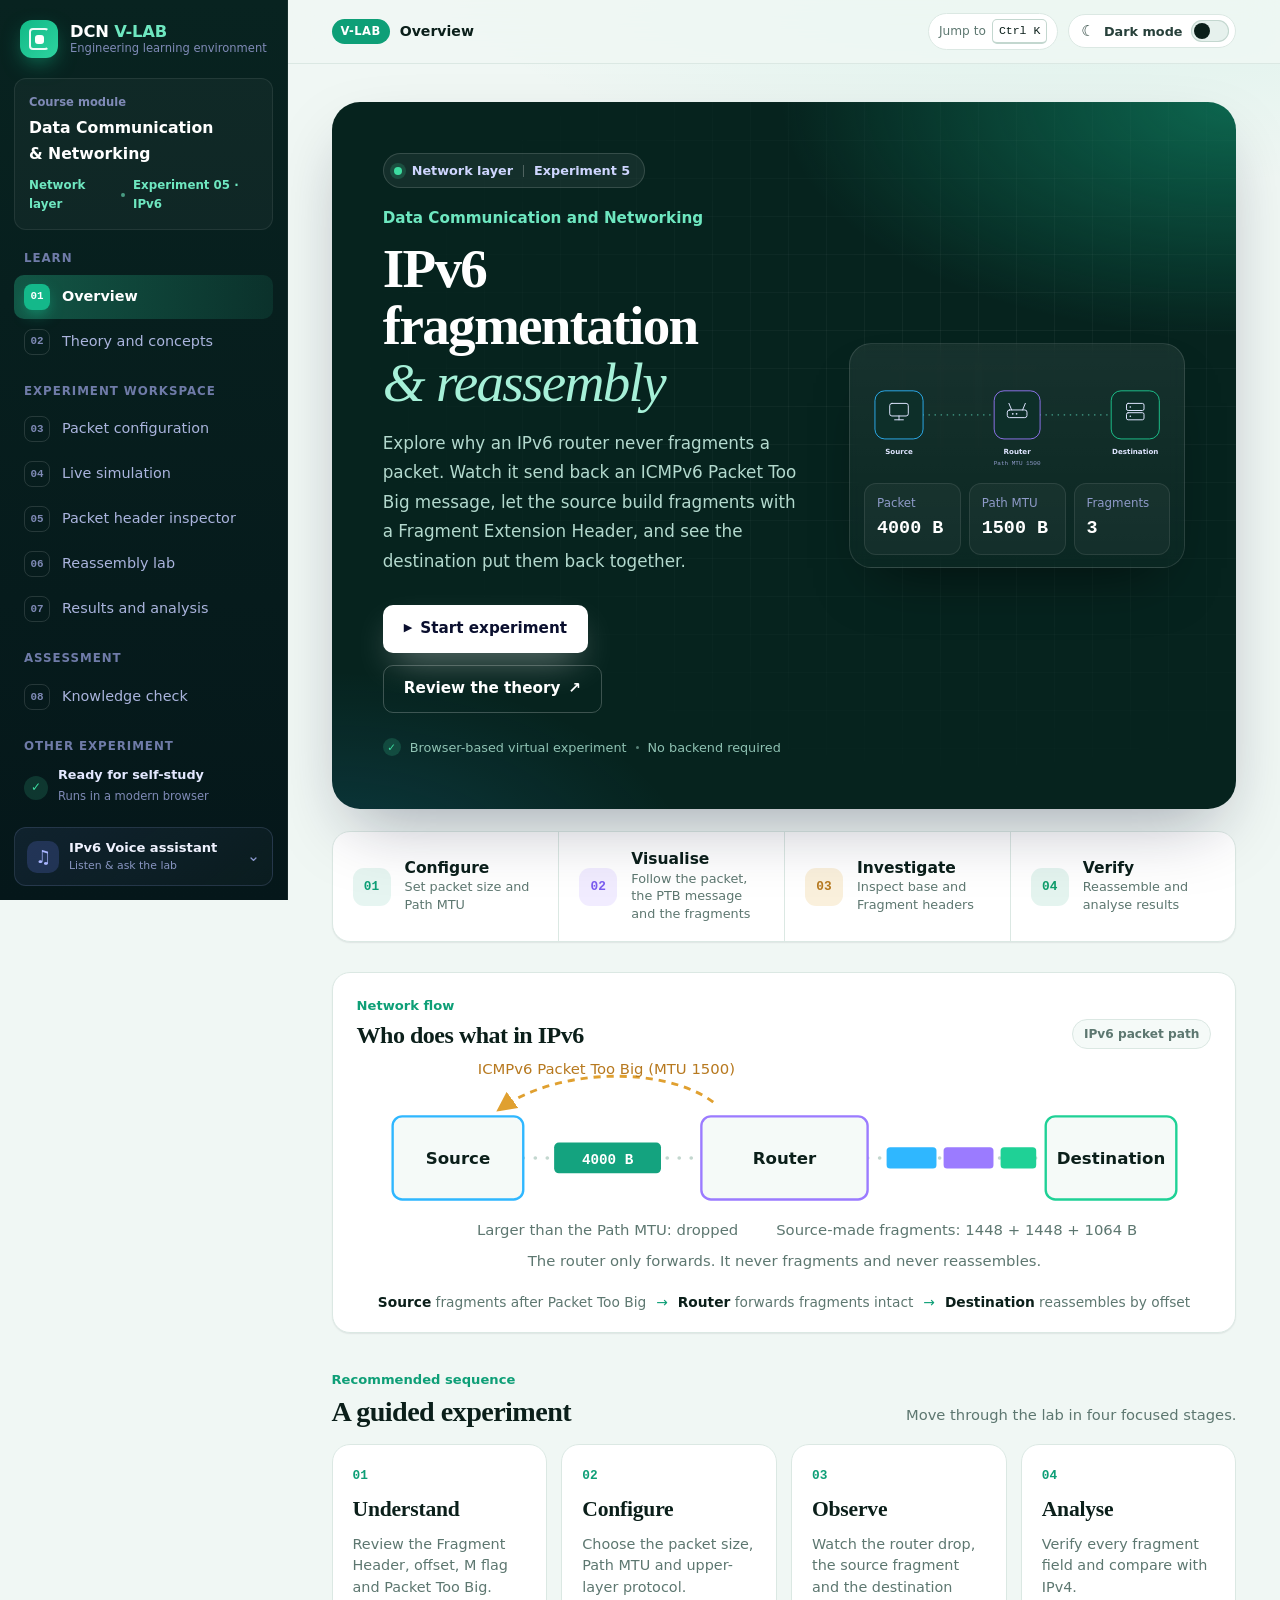
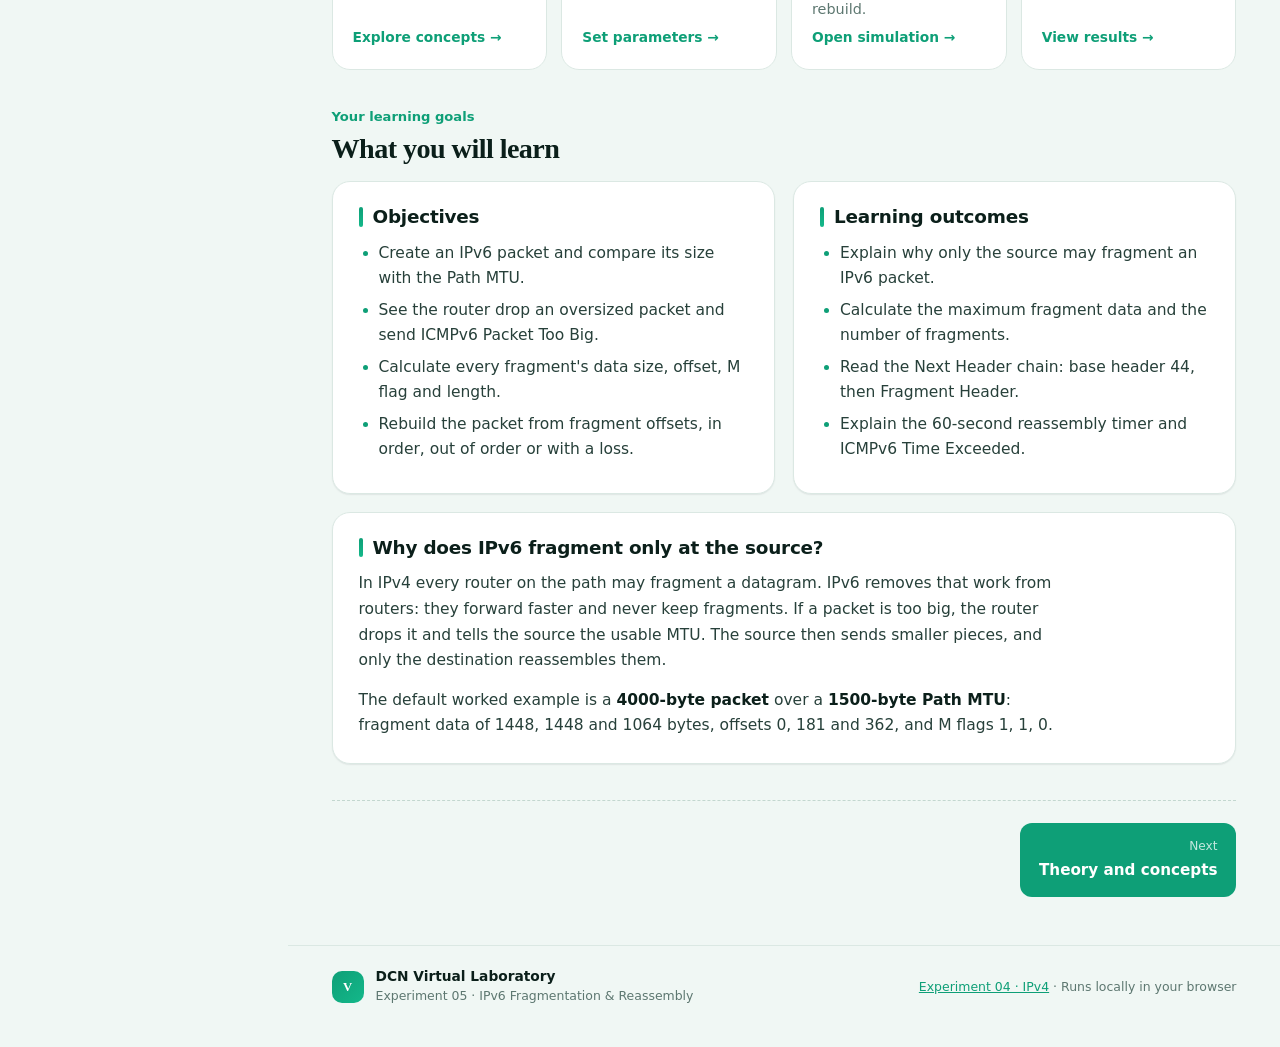
==== ipv6/index.html @ fc08d641 "Initial release of IPv4 and IPv6 DCN Virtual Lab" ====
<!DOCTYPE html>
<html lang="en">
<head>
<meta charset="utf-8">
<meta name="viewport" content="width=device-width, initial-scale=1">
<title>IPv6 Overview | DCN Virtual Laboratory</title>
<meta name="theme-color" content="#0b1030">
<meta name="description" content="Experiment 05: IPv6 fragmentation and reassembly virtual laboratory (DCN V-Lab).">
<script>
  (function () {
    try {
      var savedTheme = localStorage.getItem('dcn-vlab-theme');
      document.documentElement.setAttribute('data-theme', savedTheme === 'dark' ? 'dark' : 'light');
    } catch (error) {
      document.documentElement.setAttribute('data-theme', 'light');
    }
  }());
</script>
<link rel="stylesheet" href="css/lab.css">
<link rel="stylesheet" href="css/v6.css">
</head>
<body data-page="index">
<a class="skip-link" href="#main">Skip to content</a>
<noscript><p class="noscript">This virtual lab needs JavaScript. Please enable it in your browser.</p></noscript>

<div class="app" id="app">

  <nav class="sidebar" id="sidebar" aria-label="Lab sections">
    <a class="brand" href="index.html" aria-label="IPv6 experiment overview">
      <span class="brand-mark" aria-hidden="true"><span></span></span>
      <span class="brand-text"><strong>DCN <b>V-LAB</b></strong><small>Engineering learning environment</small></span>
    </a>
    <div class="sidebar-course">
      <span class="sidebar-course-label">Course module</span>
      <strong>Data Communication<br>&amp; Networking</strong>
      <span class="sidebar-course-meta">Network layer <i></i> Experiment 05 · IPv6</span>
    </div>
    <ul class="nav-list">
      <li class="nav-label">Learn</li>
      <li><a class="nav-btn active" data-index="01" href="index.html" aria-current="page">Overview</a></li>
      <li><a class="nav-btn" data-index="02" href="theory.html">Theory and concepts</a></li>
      <li class="nav-label">Experiment workspace</li>
      <li><a class="nav-btn" data-index="03" href="setup.html">Packet configuration</a></li>
      <li><a class="nav-btn" data-index="04" href="simulation.html">Live simulation</a></li>
      <li><a class="nav-btn" data-index="05" href="headers.html">Packet header inspector</a></li>
      <li><a class="nav-btn" data-index="06" href="reassembly.html">Reassembly lab</a></li>
      <li><a class="nav-btn" data-index="07" href="results.html">Results and analysis</a></li>
      <li class="nav-label">Assessment</li>
      <li><a class="nav-btn" data-index="08" href="quiz.html">Knowledge check</a></li>
      <li class="nav-label">Other experiment</li>
      <li><a class="nav-btn nav-btn-ext" data-index="E4" href="../index.html">IPv4 fragmentation lab <span class="nav-external-mark" aria-hidden="true">↗</span></a></li>
    </ul>
    <div class="sidebar-foot">
      <span class="sidebar-foot-mark" aria-hidden="true">✓</span>
      <div><strong>Ready for self-study</strong><small>Runs in a modern browser</small></div>
    </div>
  </nav>

  <button class="menu-toggle" id="menu-toggle" aria-controls="sidebar" aria-expanded="false">Menu</button>

  <main class="content" id="main" tabindex="-1">
    <header class="portal-header" aria-label="Virtual laboratory header">
      <div class="portal-breadcrumb">
        <span class="portal-brand-tag">V-LAB</span>
        <span class="breadcrumb-course">Data Communication &amp; Networking</span>
        <span class="breadcrumb-separator" aria-hidden="true">/</span>
        <strong id="portal-page-name">Overview</strong>
      </div>
      <div class="portal-actions">
        <button class="cmdk-hint" id="cmdk-open" type="button" aria-label="Jump to a page (Ctrl or Command + K)">Jump to <kbd>Ctrl K</kbd></button>
        <button class="theme-toggle" id="theme-toggle" type="button" aria-pressed="false" aria-label="Switch to dark mode" title="Switch to dark mode">
          <span class="theme-toggle-symbol" aria-hidden="true">☾</span>
          <span class="theme-toggle-label">Dark mode</span>
          <span class="theme-toggle-track" aria-hidden="true"><span></span></span>
        </button>
        <div class="portal-status"><span class="portal-status-dot" aria-hidden="true"></span><span>Interactive module</span><i></i><span>Experiment 05</span></div>
      </div>
      <div class="reading-progress" id="reading-progress" aria-hidden="true"><span id="reading-progress-fill"></span></div>
    </header>

    <section class="lab-section active" id="sec-home" aria-labelledby="h-page">

      <header class="hero hero-home">
        <div class="hero-main">
          <div class="hero-eyebrow"><span class="hero-eyebrow-mark"></span> Network layer <span class="hero-eyebrow-divider"></span> Experiment 5</div>
          <p class="meta">Data Communication and Networking</p>
          <h1 id="h-page">IPv6 fragmentation<br><em>&amp; reassembly</em></h1>
          <p class="lead">Explore why an IPv6 router never fragments a packet. Watch it send back an ICMPv6 Packet Too Big message, let the source build fragments with a Fragment Extension Header, and see the destination put them back together.</p>
          <div class="btn-row">
            <a class="btn primary" href="setup.html" id="btn-start-experiment"><span class="btn-icon" aria-hidden="true">▶</span> Start experiment</a>
            <a class="btn btn-quiet" href="theory.html">Review the theory <span aria-hidden="true">↗</span></a>
          </div>
          <div class="hero-assurance"><span class="assurance-check">✓</span> Browser-based virtual experiment <span class="assurance-divider"></span> No backend required</div>
        </div>
        <aside class="hero-stage v6-scene" aria-label="Animated example: a 4000-byte packet is dropped by the router, the source receives Packet Too Big, fragments the packet itself, and the destination rebuilds it">
          <svg class="stage-svg" viewBox="0 36 560 214" aria-hidden="true" focusable="false">
            <line class="hs-wire" x1="108" y1="140" x2="238" y2="140"/>
            <line class="hs-wire" x1="322" y1="140" x2="452" y2="140"/>
            <g class="hs-node hs-src"><rect x="20" y="96" width="88" height="88" rx="18"/>
              <g class="hs-ico" transform="translate(64 132)"><rect x="-17" y="-13" width="34" height="23" rx="4"/><path d="M-8 17h16M0 10v7"/></g>
              <text x="64" y="212">Source</text></g>
            <g class="hs-node hs-rtr"><rect x="238" y="96" width="84" height="88" rx="18"/>
              <g class="hs-ico" transform="translate(280 134)"><rect x="-18" y="-3" width="36" height="14" rx="4"/><path d="M-10 -3l-5-12M10 -3l5-12"/><circle cx="-8" cy="4" r="1.6"/><circle cx="-1" cy="4" r="1.6"/></g>
              <text x="280" y="212">Router</text>
              <text x="280" y="231" class="hs-sub">Path MTU 1500</text></g>
            <g class="hs-node hs-dst"><rect x="452" y="96" width="88" height="88" rx="18"/>
              <g class="hs-ico" transform="translate(496 134)"><rect x="-16" y="-15" width="32" height="13" rx="3"/><rect x="-16" y="2" width="32" height="13" rx="3"/><circle cx="-9" cy="-8.5" r="1.5"/><circle cx="-9" cy="8.5" r="1.5"/></g>
              <text x="496" y="212">Destination</text></g>
            <g class="hs-big"><rect x="116" y="127" width="70" height="26" rx="7"/><text x="151" y="144">4000 B</text></g>
            <g class="hs-x"><circle cx="280" cy="140" r="17"/><path d="M272 132l16 16M288 132l-16 16"/></g>
            <g class="hs-ptb"><rect x="204" y="98" width="68" height="22" rx="6"/><text x="238" y="113">PTB 1500</text></g>
            <g class="hs-frag hs-f1" style="--dy:-34px"><rect x="120" y="129" width="46" height="22" rx="6"/><text x="143" y="144">1448</text></g>
            <g class="hs-frag hs-f2" style="--dy:0px"><rect x="120" y="129" width="46" height="22" rx="6"/><text x="143" y="144">1448</text></g>
            <g class="hs-frag hs-f3" style="--dy:34px"><rect x="120" y="129" width="46" height="22" rx="6"/><text x="143" y="144">1064</text></g>
            <g class="hs-done"><rect x="436" y="52" width="120" height="28" rx="14"/><text x="496" y="70">4000 B rebuilt</text></g>
          </svg>
          <dl class="stage-facts">
            <div><dt>Packet</dt><dd>4000 B</dd></div>
            <div><dt>Path MTU</dt><dd>1500 B</dd></div>
            <div><dt>Fragments</dt><dd>3</dd></div>
          </dl>
        </aside>
      </header>

      <div class="overview-strip" aria-label="Experiment characteristics">
        <div class="overview-strip-item"><span class="overview-strip-icon">01</span><div><strong>Configure</strong><small>Set packet size and Path MTU</small></div></div>
        <div class="overview-strip-item"><span class="overview-strip-icon">02</span><div><strong>Visualise</strong><small>Follow the packet, the PTB message and the fragments</small></div></div>
        <div class="overview-strip-item"><span class="overview-strip-icon">03</span><div><strong>Investigate</strong><small>Inspect base and Fragment headers</small></div></div>
        <div class="overview-strip-item"><span class="overview-strip-icon">04</span><div><strong>Verify</strong><small>Reassemble and analyse results</small></div></div>
      </div>

      <figure class="home-diagram">
        <div class="figure-heading"><div><span class="figure-kicker">Network flow</span><h2>Who does what in IPv6</h2></div><span class="figure-context">IPv6 packet path</span></div>
        <svg viewBox="0 0 720 190" role="img" aria-label="Source sends a large packet to a router. The router returns ICMPv6 Packet Too Big. The source sends small fragments through the router to the destination.">
          <defs><marker id="ah" viewBox="0 0 10 10" refX="8" refY="5" markerWidth="7" markerHeight="7" orient="auto-start-reverse"><path d="M0 0L10 5L0 10z" fill="#e0a030"/></marker></defs>
          <line x1="140" y1="85" x2="290" y2="85" class="wire"/>
          <line x1="430" y1="85" x2="580" y2="85" class="wire"/>
          <g class="node n-source"><rect class="base" x="30" y="50" width="110" height="70" rx="8"/><text x="85" y="90">Source</text></g>
          <g class="node n-router"><rect class="base" x="290" y="50" width="140" height="70" rx="8"/><text x="360" y="90">Router</text></g>
          <g class="node n-dest"><rect class="base" x="580" y="50" width="110" height="70" rx="8"/><text x="635" y="90">Destination</text></g>
          <rect x="166" y="72" width="90" height="26" rx="4" class="pk-big"/><text x="211" y="90" class="pk-t">4000 B</text>
          <path d="M300 38 C 260 8, 170 8, 120 44" fill="none" stroke="#e0a030" stroke-width="2.4" stroke-dasharray="6 5" marker-end="url(#ah)"/>
          <text x="210" y="14" class="cap" style="fill:#b7791f">ICMPv6 Packet Too Big (MTU 1500)</text>
          <rect x="446" y="76" width="42" height="18" rx="3" class="pk-f1"/>
          <rect x="494" y="76" width="42" height="18" rx="3" class="pk-f2"/>
          <rect x="542" y="76" width="30" height="18" rx="3" class="pk-f3"/>
          <text x="211" y="150" class="cap">Larger than the Path MTU: dropped</text>
          <text x="505" y="150" class="cap">Source-made fragments: 1448 + 1448 + 1064 B</text>
          <text x="360" y="176" class="cap">The router only forwards. It never fragments and never reassembles.</text>
        </svg>
        <figcaption class="diagram-caption"><span><b>Source</b> fragments after Packet Too Big</span><span class="caption-arrow">→</span><span><b>Router</b> forwards fragments intact</span><span class="caption-arrow">→</span><span><b>Destination</b> reassembles by offset</span></figcaption>
      </figure>

      <section class="workflow-section" aria-labelledby="workflow-heading">
        <div class="section-heading"><div><span class="section-kicker">Recommended sequence</span><h2 id="workflow-heading">A guided experiment</h2></div><p>Move through the lab in four focused stages.</p></div>
        <div class="workflow-grid">
          <a class="workflow-card" href="theory.html"><span class="workflow-number">01</span><span class="workflow-title">Understand</span><span class="workflow-description">Review the Fragment Header, offset, M flag and Packet Too Big.</span><span class="workflow-link">Explore concepts <b>→</b></span></a>
          <a class="workflow-card" href="setup.html"><span class="workflow-number">02</span><span class="workflow-title">Configure</span><span class="workflow-description">Choose the packet size, Path MTU and upper-layer protocol.</span><span class="workflow-link">Set parameters <b>→</b></span></a>
          <a class="workflow-card" href="simulation.html"><span class="workflow-number">03</span><span class="workflow-title">Observe</span><span class="workflow-description">Watch the router drop, the source fragment and the destination rebuild.</span><span class="workflow-link">Open simulation <b>→</b></span></a>
          <a class="workflow-card" href="results.html"><span class="workflow-number">04</span><span class="workflow-title">Analyse</span><span class="workflow-description">Verify every fragment field and compare with IPv4.</span><span class="workflow-link">View results <b>→</b></span></a>
        </div>
      </section>

      <div class="section-heading learning-heading"><div><span class="section-kicker">Your learning goals</span><h2>What you will learn</h2></div></div>
      <div class="grid-2">
        <article class="card">
          <h2>Objectives</h2>
          <ul>
            <li>Create an IPv6 packet and compare its size with the Path MTU.</li>
            <li>See the router drop an oversized packet and send ICMPv6 Packet Too Big.</li>
            <li>Calculate every fragment's data size, offset, M flag and length.</li>
            <li>Rebuild the packet from fragment offsets, in order, out of order or with a loss.</li>
          </ul>
        </article>
        <article class="card">
          <h2>Learning outcomes</h2>
          <ul>
            <li>Explain why only the source may fragment an IPv6 packet.</li>
            <li>Calculate the maximum fragment data and the number of fragments.</li>
            <li>Read the Next Header chain: base header 44, then Fragment Header.</li>
            <li>Explain the 60-second reassembly timer and ICMPv6 Time Exceeded.</li>
          </ul>
        </article>
      </div>
      <article class="card">
        <h2>Why does IPv6 fragment only at the source?</h2>
        <p>In IPv4 every router on the path may fragment a datagram. IPv6 removes that work from routers: they forward faster and never keep fragments. If a packet is too big, the router drops it and tells the source the usable MTU. The source then sends smaller pieces, and only the destination reassembles them.</p>
        <p>The default worked example is a <strong>4000-byte packet</strong> over a <strong>1500-byte Path MTU</strong>: fragment data of 1448, 1448 and 1064 bytes, offsets 0, 181 and 362, and M flags 1, 1, 0.</p>
      </article>
    </section>

    <footer class="portal-footer">
      <div><span class="footer-mark" aria-hidden="true">V</span><div><strong>DCN Virtual Laboratory</strong><small>Experiment 05 · IPv6 Fragmentation &amp; Reassembly</small></div></div>
      <span class="footer-note"><a href="../index.html">Experiment 04 · IPv4</a> · Runs locally in your browser</span>
    </footer>
  </main>
</div>
<script src="js/model.js"></script>
<script src="js/shell.js"></script>
<script src="js/voice.js"></script>
<script src="js/v6.js"></script>
</body>
</html>
---- ipv6/css/lab.css ----
/*
  DCN Virtual Lab — "Signal" design system (v2)
  One token set drives both themes. Class and state hooks used by the JS are unchanged.
  Type: editorial serif for headings, system sans for UI, monospace for every number a student must read.
  Fully offline: system fonts only.
*/

/* ───────────────────────── Tokens ───────────────────────── */
:root {
  color-scheme: light;
  --bg: #f3f4fa;
  --bg-grad: radial-gradient(1200px 520px at 85% -120px, rgba(86, 98, 255, .10), transparent 60%);
  --surface: #ffffff;
  --surface-2: #f7f8fd;
  --surface-3: #eceef8;
  --glass: rgba(246, 247, 252, .82);
  --line: #e2e5f1;
  --line-strong: #cdd2e6;
  --ink: #0d1230;
  --ink-2: #2b3254;
  --muted: #646d8f;
  --faint: #8b93b2;

  --accent: #4258ff;
  --accent-2: #6e5bff;
  --accent-ink: #ffffff;
  --accent-soft: rgba(66, 88, 255, .10);
  --accent-line: rgba(66, 88, 255, .38);

  --ok: #0f9d6b;
  --ok-soft: rgba(15, 157, 107, .11);
  --warn: #b7791f;
  --warn-soft: rgba(224, 160, 40, .16);
  --bad: #d23f5a;
  --bad-soft: rgba(210, 63, 90, .10);
  --violet: #7a5cf0;

  --shadow-1: 0 1px 2px rgba(13, 18, 48, .05), 0 1px 1px rgba(13, 18, 48, .03);
  --shadow-2: 0 2px 4px rgba(13, 18, 48, .04), 0 12px 28px -8px rgba(13, 18, 48, .12);
  --shadow-3: 0 30px 70px -20px rgba(13, 18, 48, .35);

  --r-sm: 8px;
  --r-md: 12px;
  --r-lg: 18px;
  --r-xl: 28px;

  --sidebar-w: 288px;
  --header-h: 64px;

  --font: ui-sans-serif, system-ui, -apple-system, "Segoe UI Variable Text", "Segoe UI", Roboto, "Helvetica Neue", Arial, sans-serif;
  --display: "Iowan Old Style", "Palatino Linotype", Palatino, "Book Antiqua", Charter, Georgia, "Noto Serif", serif;
  --mono: ui-monospace, "Cascadia Code", "SF Mono", "JetBrains Mono", Menlo, Consolas, "Liberation Mono", monospace;

  --ease: cubic-bezier(.2, .7, .2, 1);
}

html[data-theme="dark"] {
  color-scheme: dark;
  --bg: #070b19;
  --bg-grad: radial-gradient(1100px 520px at 85% -140px, rgba(86, 98, 255, .20), transparent 60%);
  --surface: #0e1428;
  --surface-2: #121a33;
  --surface-3: #18213f;
  --glass: rgba(7, 11, 25, .78);
  --line: #1d2849;
  --line-strong: #2b3a66;
  --ink: #eaeeff;
  --ink-2: #c5cdee;
  --muted: #8f9bc4;
  --faint: #6c789f;

  --accent: #7d8cff;
  --accent-2: #a18bff;
  --accent-ink: #070b19;
  --accent-soft: rgba(125, 140, 255, .14);
  --accent-line: rgba(125, 140, 255, .45);

  --ok: #3ddca0;
  --ok-soft: rgba(61, 220, 160, .12);
  --warn: #f2c35f;
  --warn-soft: rgba(242, 195, 95, .13);
  --bad: #ff7b93;
  --bad-soft: rgba(255, 123, 147, .12);
  --violet: #a994ff;

  --shadow-1: 0 1px 0 rgba(255, 255, 255, .03) inset;
  --shadow-2: 0 1px 0 rgba(255, 255, 255, .04) inset, 0 18px 40px -16px rgba(0, 0, 0, .65);
  --shadow-3: 0 40px 80px -20px rgba(0, 0, 0, .8);
}

/* Fragment colours: identical on packet cards, SVG packets, header fields and byte ranges. */
.fc-0 { --fc: #2fb7ff; } .fc-1 { --fc: #9b7bff; } .fc-2 { --fc: #1fd196; } .fc-3 { --fc: #ffb627; }
.fc-4 { --fc: #ff5f98; } .fc-5 { --fc: #ff8040; } .fc-6 { --fc: #6b86ff; } .fc-7 { --fc: #22cfc8; }

/* ───────────────────────── Base ───────────────────────── */
*, *::before, *::after { box-sizing: border-box; }
html { min-height: 100%; background: var(--bg); scroll-behavior: smooth; scroll-padding-top: calc(var(--header-h) + 16px); }
body {
  min-height: 100vh; margin: 0; color: var(--ink-2);
  background: var(--bg-grad), var(--bg); background-repeat: no-repeat;
  font-family: var(--font); font-size: 15.5px; line-height: 1.66;
  -webkit-font-smoothing: antialiased; text-rendering: optimizeLegibility;
}
button, input, select, textarea { font: inherit; color: inherit; }
button { -webkit-tap-highlight-color: transparent; }
h1, h2, h3, p { margin-top: 0; }
h1, h2, h3 { color: var(--ink); line-height: 1.18; }
h1 { margin-bottom: .6rem; font-family: var(--display); font-size: clamp(2rem, 3.4vw, 2.9rem); font-weight: 700; letter-spacing: -.022em; }
h2 { margin-bottom: .6rem; font-size: 1.15rem; font-weight: 700; letter-spacing: -.012em; }
h3 { font-size: 1rem; }
p { max-width: 72ch; margin-bottom: .85rem; }
ul, ol { max-width: 74ch; margin: 0 0 .9rem; padding-left: 1.25rem; }
li { margin-bottom: .35rem; }
li::marker { color: var(--accent); }
strong { color: var(--ink); font-weight: 650; }
em { font-style: italic; }
a { color: var(--accent); }
code { padding: .1em .42em; border: 1px solid var(--line); border-radius: 6px; background: var(--surface-3); color: var(--accent); font-family: var(--mono); font-size: .88em; }
.lead { max-width: 62ch; color: var(--muted); font-size: 1.08rem; line-height: 1.75; }
.hint { color: var(--muted); font-size: .9rem; }
.mono { font-family: var(--mono); }
:focus-visible { outline: 2px solid var(--accent); outline-offset: 3px; border-radius: 6px; }
::selection { background: var(--accent); color: var(--accent-ink); }
.noscript { margin: 0; padding: 1rem; background: var(--bad-soft); color: var(--bad); text-align: center; }
.skip-link { position: fixed; z-index: 400; top: 10px; left: -999px; padding: .6rem 1rem; border-radius: var(--r-sm); background: var(--accent); color: var(--accent-ink); font-weight: 700; }
.skip-link:focus { left: 10px; }

/* Thin, quiet scrollbars */
* { scrollbar-width: thin; scrollbar-color: var(--line-strong) transparent; }
::-webkit-scrollbar { width: 9px; height: 9px; }
::-webkit-scrollbar-thumb { border: 2px solid transparent; border-radius: 9px; background: var(--line-strong); background-clip: padding-box; }

/* ───────────────────────── Shell ───────────────────────── */
.app { display: grid; grid-template-columns: var(--sidebar-w) minmax(0, 1fr); min-height: 100vh; }
.content { min-width: 0; outline: none; }

/* Sidebar: always deep ink, so it anchors both themes */
.sidebar {
  position: sticky; top: 0; z-index: 60; display: flex; height: 100vh; flex-direction: column; gap: 6px; overflow-y: auto;
  padding: 22px 16px 16px; color: #aab4dd;
  background: linear-gradient(180deg, #0b1030 0%, #080c24 100%);
  border-right: 1px solid rgba(255, 255, 255, .06);
}
html[data-theme="dark"] .sidebar { background: linear-gradient(180deg, #060919 0%, #050816 100%); }
.brand { display: flex; align-items: center; gap: 12px; padding: 0 6px 6px; }
.brand-mark { position: relative; display: grid; width: 38px; height: 38px; flex: none; place-items: center; border-radius: 12px; background: linear-gradient(135deg, #4258ff, #8a5cff); box-shadow: 0 8px 22px -6px rgba(88, 92, 255, .75); }
.brand-mark::before { content: ""; position: absolute; inset: 8px 9px; border: 2px solid rgba(255, 255, 255, .92); border-right-color: transparent; border-radius: 4px; }
.brand-mark span { width: 9px; height: 9px; border-radius: 3px; background: #fff; }
.brand-text { display: flex; flex-direction: column; line-height: 1.2; }
.brand-text strong { color: #fff; font-size: 1.02rem; font-weight: 700; letter-spacing: -.01em; }
.brand-text strong b { color: #9aa8ff; font-weight: 700; }
.brand-text small { color: #7f8ab6; font-size: .72rem; }

.sidebar-course { margin: 10px 0 8px; padding: 14px; border: 1px solid rgba(255, 255, 255, .08); border-radius: var(--r-md); background: rgba(255, 255, 255, .035); }
.sidebar-course-label { display: block; margin-bottom: 4px; color: #7f8ab6; font-size: .72rem; font-weight: 600; }
.sidebar-course strong { color: #fff; font-size: .98rem; line-height: 1.3; }
.sidebar-course-meta { display: flex; align-items: center; gap: 8px; margin-top: 8px; color: #8fa0ff; font-size: .74rem; font-weight: 600; }
.sidebar-course-meta i { width: 4px; height: 4px; border-radius: 50%; background: currentColor; opacity: .6; }

.nav-list { position: relative; margin: 6px 0 0; padding: 0; list-style: none; }
.nav-list li { margin: 0; }
.nav-list .nav-label { margin: 18px 0 6px 10px; color: #6f7ba8; font-size: .74rem; font-weight: 600; }
.nav-list .nav-label:first-child { margin-top: 4px; }
.nav-btn {
  position: relative; display: flex; width: 100%; align-items: center; gap: 12px; margin: 1px 0; padding: 8px 10px;
  border: 0; border-radius: 10px; background: transparent; color: #aab4dd; text-align: left; font-size: .9rem; cursor: pointer;
  transition: background .18s var(--ease), color .18s var(--ease);
}
.nav-btn::before {
  content: attr(data-index); display: grid; width: 26px; height: 26px; flex: none; place-items: center;
  border: 1px solid rgba(255, 255, 255, .13); border-radius: 8px; color: #7f8ab6;
  font-family: var(--mono); font-size: .68rem; font-weight: 600;
  transition: all .18s var(--ease);
}
.nav-btn:hover { background: rgba(255, 255, 255, .06); color: #fff; }
.nav-btn:hover::before { border-color: rgba(255, 255, 255, .3); color: #fff; }
.nav-btn.active { background: linear-gradient(90deg, rgba(95, 110, 255, .30), rgba(95, 110, 255, .10)); color: #fff; font-weight: 600; }
.nav-btn.active::before { border-color: transparent; background: #6577ff; color: #fff; box-shadow: 0 6px 16px -4px rgba(101, 119, 255, .8); }
.nav-btn:focus-visible { outline-color: #9aa8ff; }

.sidebar-foot { display: flex; align-items: center; gap: 10px; margin-top: auto; padding: 12px 10px 4px; color: #aab4dd; }
.sidebar-foot-mark { display: grid; width: 24px; height: 24px; flex: none; place-items: center; border-radius: 50%; background: rgba(61, 220, 160, .16); color: #3ddca0; font-size: .75rem; }
.sidebar-foot strong { display: block; color: #e3e8ff; font-size: .8rem; font-weight: 600; line-height: 1.3; }
.sidebar-foot small { color: #7f8ab6; font-size: .72rem; }

/* Voice assistant */
.voice-panel { margin-top: 8px; padding: 14px; border: 1px solid rgba(255, 255, 255, .09); border-radius: var(--r-md); background: rgba(255, 255, 255, .04); }
.voice-head { display: flex; align-items: center; justify-content: space-between; margin-bottom: 10px; color: #e3e8ff; font-size: .86rem; font-weight: 650; }
.switch { display: inline-flex; align-items: center; gap: 8px; color: #8fa0ff; font-size: .74rem; font-weight: 600; cursor: pointer; }
.switch input { position: relative; width: 36px; height: 20px; flex: none; margin: 0; border-radius: 99px; background: rgba(255, 255, 255, .16); appearance: none; -webkit-appearance: none; cursor: pointer; transition: background .2s; }
.switch input::after { content: ""; position: absolute; top: 3px; left: 3px; width: 14px; height: 14px; border-radius: 50%; background: #fff; box-shadow: 0 1px 3px rgba(0, 0, 0, .4); transition: transform .22s var(--ease); }
.switch input:checked { background: #5b6dff; }
.switch input:checked::after { transform: translateX(16px); }
.switch input:focus-visible { outline: 2px solid #9aa8ff; outline-offset: 2px; }
.voice-buttons { display: grid; grid-template-columns: repeat(4, minmax(0, 1fr)); gap: 4px; }
.voice-buttons button { padding: 6px 0; font-size: .72rem; }
.voice-commands { display: flex; flex-direction: column; gap: 4px; margin-top: 8px; }
.voice-panel button {
  padding: 6px 8px; border: 1px solid rgba(255, 255, 255, .11); border-radius: 8px; background: rgba(255, 255, 255, .04);
  color: #c3cbec; font-size: .76rem; text-align: left; cursor: pointer; transition: background .15s, border-color .15s, color .15s;
}
.voice-buttons button { text-align: center; }
.voice-panel button:hover:not(:disabled) { border-color: rgba(154, 168, 255, .55); background: rgba(95, 110, 255, .2); color: #fff; }
.voice-panel button:disabled { opacity: .4; cursor: not-allowed; }
.voice-panel button.listening { border-color: #ff7b93; background: rgba(255, 123, 147, .18); color: #fff; animation: micPulse 1.2s ease-in-out infinite; }
.voice-note { margin: 10px 0 0; color: #7f8ab6; font-size: .72rem; line-height: 1.45; }
@keyframes micPulse { 50% { box-shadow: 0 0 0 5px rgba(255, 123, 147, .18); } }

.menu-toggle { display: none; }

/* Portal header */
.portal-header {
  position: sticky; top: 0; z-index: 50; display: flex; height: var(--header-h); align-items: center; justify-content: space-between; gap: 16px;
  padding: 0 clamp(18px, 3.4vw, 52px); border-bottom: 1px solid var(--line);
  background: var(--glass); -webkit-backdrop-filter: saturate(160%) blur(16px); backdrop-filter: saturate(160%) blur(16px);
}
.portal-breadcrumb { display: flex; min-width: 0; align-items: center; gap: 10px; font-size: .88rem; color: var(--muted); white-space: nowrap; }
.portal-brand-tag { padding: 3px 9px; border-radius: 99px; background: var(--accent); color: var(--accent-ink); font-size: .72rem; font-weight: 700; letter-spacing: .04em; }
.breadcrumb-course { overflow: hidden; text-overflow: ellipsis; }
.breadcrumb-separator { color: var(--faint); }
.portal-breadcrumb strong { overflow: hidden; color: var(--ink); text-overflow: ellipsis; }
.portal-actions { display: flex; flex: none; align-items: center; gap: 10px; }
.portal-status { display: flex; align-items: center; gap: 8px; padding: 5px 12px; border: 1px solid var(--line); border-radius: 99px; background: var(--surface); color: var(--muted); font-size: .76rem; font-weight: 550; white-space: nowrap; }
.portal-status i { width: 3px; height: 3px; border-radius: 50%; background: var(--faint); }
.portal-status-dot { width: 7px; height: 7px; border-radius: 50%; background: var(--ok); box-shadow: 0 0 0 0 var(--ok); animation: liveDot 2.4s ease-out infinite; }
@keyframes liveDot { 0% { box-shadow: 0 0 0 0 rgba(15, 157, 107, .5); } 70%, 100% { box-shadow: 0 0 0 8px rgba(15, 157, 107, 0); } }

.theme-toggle { display: inline-flex; white-space: nowrap; align-items: center; gap: 9px; padding: 5px 6px 5px 12px; border: 1px solid var(--line); border-radius: 99px; background: var(--surface); color: var(--ink-2); font-size: .8rem; font-weight: 600; cursor: pointer; transition: border-color .15s, transform .15s; }
.theme-toggle:hover { border-color: var(--accent-line); }
.theme-toggle:active { transform: scale(.97); }
.theme-toggle-symbol { font-size: .95rem; line-height: 1; }
.theme-toggle-track { position: relative; width: 38px; height: 22px; border-radius: 99px; background: var(--surface-3); box-shadow: inset 0 0 0 1px var(--line-strong); transition: background .2s; }
.theme-toggle-track span { position: absolute; top: 3px; left: 3px; width: 16px; height: 16px; border-radius: 50%; background: var(--ink); transition: transform .26s var(--ease); }
.theme-toggle[aria-pressed="true"] .theme-toggle-track { background: var(--accent); box-shadow: none; }
.theme-toggle[aria-pressed="true"] .theme-toggle-track span { background: #fff; transform: translateX(16px); }
.reading-progress { position: absolute; right: 0; bottom: -1px; left: 0; height: 2px; overflow: hidden; pointer-events: none; }
.reading-progress span { display: block; width: 100%; height: 100%; background: linear-gradient(90deg, var(--accent), var(--accent-2), #2fb7ff); transform: scaleX(0); transform-origin: left center; will-change: transform; }

/* Sections */
.lab-section { display: none; max-width: 1180px; margin: 0 auto; padding: 38px clamp(18px, 3.4vw, 52px) 28px; }
.lab-section.active { display: block; animation: sectionIn .45s var(--ease) both; }
@keyframes sectionIn { from { opacity: 0; transform: translateY(8px); } to { opacity: 1; transform: none; } }
.lab-section:not(#sec-home) > h1:first-child { position: relative; margin-bottom: 1.4rem; padding-bottom: .55rem; }
.lab-section:not(#sec-home) > h1:first-child::after { content: ""; position: absolute; left: 0; bottom: 0; width: 56px; height: 4px; border-radius: 4px; background: linear-gradient(90deg, var(--accent), var(--accent-2)); }
.lab-section:not(#sec-home) > .lead { margin-top: -.3rem; margin-bottom: 1.4rem; }
.reveal-on-view { opacity: 1; transform: none; }

/* Footer */
.portal-footer { display: flex; max-width: 1180px; align-items: center; justify-content: space-between; gap: 16px; margin: 20px auto 0; padding: 22px clamp(18px, 3.4vw, 52px) 40px; border-top: 1px solid var(--line); color: var(--muted); font-size: .8rem; }
.portal-footer > div { display: flex; align-items: center; gap: 12px; }
.footer-mark { display: grid; width: 32px; height: 32px; place-items: center; border-radius: 10px; background: linear-gradient(135deg, var(--accent), var(--accent-2)); color: #fff; font-family: var(--display); font-weight: 700; }
.portal-footer strong { display: block; font-size: .86rem; line-height: 1.3; }
.portal-footer small, .footer-note { color: var(--muted); font-size: .78rem; }

/* Pager (added by ui_enhancements.js) */
.pager { display: flex; justify-content: space-between; gap: 14px; margin-top: 36px; padding-top: 22px; border-top: 1px dashed var(--line-strong); }
.pager button { display: flex; min-width: 0; max-width: 48%; flex-direction: column; gap: 2px; padding: 12px 18px; border: 1px solid var(--line); border-radius: var(--r-md); background: var(--surface); color: var(--ink); text-align: left; cursor: pointer; transition: border-color .18s, transform .18s var(--ease), box-shadow .18s; }
.pager button:hover { border-color: var(--accent-line); box-shadow: var(--shadow-2); transform: translateY(-2px); }
.pager button small { color: var(--muted); font-size: .76rem; }
.pager button strong { font-size: .95rem; }
.pager .pager-next { margin-left: auto; text-align: right; background: var(--accent); border-color: transparent; }
.pager .pager-next small { color: rgba(255, 255, 255, .75); }
html[data-theme="dark"] .pager .pager-next small { color: rgba(7, 11, 25, .7); }
.pager .pager-next strong { color: var(--accent-ink); }

/* ───────────────────────── Buttons ───────────────────────── */
.btn {
  position: relative; display: inline-flex; min-height: 40px; align-items: center; justify-content: center; gap: 8px; overflow: hidden;
  padding: 8px 16px; border: 1px solid var(--line-strong); border-radius: 10px; background: var(--surface); color: var(--ink);
  font-size: .88rem; font-weight: 600; cursor: pointer; box-shadow: var(--shadow-1);
  transition: transform .15s var(--ease), border-color .15s, background .15s, box-shadow .2s;
}
.btn:hover:not(:disabled) { border-color: var(--accent-line); background: var(--accent-soft); }
.btn:active:not(:disabled) { transform: translateY(1px) scale(.985); }
.btn:disabled { opacity: .42; cursor: not-allowed; box-shadow: none; }
.btn.primary { border-color: transparent; background: linear-gradient(135deg, var(--accent), var(--accent-2)); color: var(--accent-ink); box-shadow: 0 10px 24px -10px var(--accent); }
html[data-theme="dark"] .btn.primary { color: #060918; }
.btn.primary:hover:not(:disabled) { background: linear-gradient(135deg, var(--accent), var(--accent-2)); box-shadow: 0 14px 30px -10px var(--accent); transform: translateY(-1px); filter: brightness(1.06); }
.btn.big { min-height: 52px; width: 100%; font-size: 1.02rem; border-radius: 12px; }
.btn-quiet { background: transparent; box-shadow: none; }
.btn-row { display: flex; flex-wrap: wrap; gap: 12px; }
.btn-icon { font-size: .7rem; }
.ui-ripple { position: absolute; border-radius: 50%; background: currentColor; opacity: .16; pointer-events: none; transform: scale(0); animation: ripple .6s ease-out forwards; }
@keyframes ripple { to { opacity: 0; transform: scale(1); } }

/* ───────────────────────── Cards, grids, text blocks ───────────────────────── */
.card { margin-bottom: 18px; padding: 24px 26px; border: 1px solid var(--line); border-radius: var(--r-lg); background: var(--surface); box-shadow: var(--shadow-1); }
.card > h2:first-child { display: flex; align-items: center; gap: 10px; margin-bottom: .8rem; }
.card > h2:first-child::before { content: ""; width: 4px; height: 1.05em; border-radius: 3px; background: linear-gradient(180deg, var(--accent), var(--accent-2)); }
.card p:last-child, .card ul:last-child, .card ol:last-child { margin-bottom: 0; }
.grid-2 { display: grid; grid-template-columns: repeat(2, minmax(0, 1fr)); gap: 18px; align-items: start; }
.grid-2 > .card { margin-bottom: 0; }
.grid-2 + .card { margin-top: 18px; }
.eq { margin: .8rem 0; padding: 14px 18px; border: 1px solid var(--accent-line); border-left-width: 4px; border-radius: 4px var(--r-md) var(--r-md) 4px; background: var(--accent-soft); color: var(--ink); font-family: var(--mono); font-size: .86rem; line-height: 1.9; overflow-x: auto; }
.table-wrap { overflow-x: auto; margin-bottom: 18px; border: 1px solid var(--line); border-radius: var(--r-lg); background: var(--surface); box-shadow: var(--shadow-1); }

/* Disclosure topics */
.topic { margin-bottom: 10px; border: 1px solid var(--line); border-radius: var(--r-md); background: var(--surface); transition: border-color .2s, box-shadow .2s; }
.topic:hover { border-color: var(--line-strong); }
.topic[open] { border-color: var(--accent-line); box-shadow: var(--shadow-2); }
.topic summary { position: relative; padding: 15px 52px 15px 20px; color: var(--ink); font-weight: 650; list-style: none; cursor: pointer; }
.topic summary::-webkit-details-marker { display: none; }
.topic summary::after { content: ""; position: absolute; top: 50%; right: 20px; width: 9px; height: 9px; border-right: 2px solid var(--muted); border-bottom: 2px solid var(--muted); transform: translateY(-70%) rotate(45deg); transition: transform .25s var(--ease), border-color .2s; }
.topic[open] summary::after { border-color: var(--accent); transform: translateY(-30%) rotate(-135deg); }
.topic > :not(summary) { margin-right: 20px; margin-left: 20px; }
.topic > :last-child { margin-bottom: 18px; }
.card .topic { box-shadow: none; }

/* ───────────────────────── Home ───────────────────────── */
.hero-home {
  position: relative; display: grid; grid-template-columns: minmax(0, 1.12fr) minmax(0, .88fr); align-items: center; gap: clamp(20px, 3vw, 40px);
  overflow: hidden; margin-bottom: 22px; padding: clamp(26px, 4vw, 54px); border-radius: var(--r-xl); color: #c8d0f5;
  background:
    radial-gradient(700px 360px at 100% 0%, rgba(110, 91, 255, .45), transparent 65%),
    radial-gradient(560px 320px at 0% 110%, rgba(47, 183, 255, .22), transparent 65%),
    #0a0f2e;
  box-shadow: var(--shadow-3);
}
.hero-home::before { content: ""; position: absolute; inset: 0; background-image: linear-gradient(rgba(255, 255, 255, .05) 1px, transparent 1px), linear-gradient(90deg, rgba(255, 255, 255, .05) 1px, transparent 1px); background-size: 38px 38px; -webkit-mask-image: radial-gradient(ellipse at 70% 40%, #000 0%, transparent 72%); mask-image: radial-gradient(ellipse at 70% 40%, #000 0%, transparent 72%); pointer-events: none; }
.hero-main, .hero-stage { position: relative; z-index: 1; }
.hero-eyebrow { display: inline-flex; align-items: center; gap: 10px; margin-bottom: 18px; padding: 6px 14px 6px 10px; border: 1px solid rgba(255, 255, 255, .14); border-radius: 99px; background: rgba(255, 255, 255, .06); color: #cfd6ff; font-size: .8rem; font-weight: 600; }
.hero-eyebrow-mark { width: 8px; height: 8px; border-radius: 50%; background: #3ddca0; box-shadow: 0 0 0 4px rgba(61, 220, 160, .18); }
.hero-eyebrow-divider { width: 1px; height: 12px; background: rgba(255, 255, 255, .25); }
.hero-home .meta { margin: 0 0 .5rem; color: #8fa0ff; font-size: .95rem; font-weight: 600; }
.hero-home h1 { margin-bottom: 1.1rem; color: #fff; font-size: clamp(2.3rem, 4.3vw, 3.7rem); font-weight: 700; line-height: 1.04; letter-spacing: -.03em; }
.hero-home h1 em { font-weight: 400; font-style: italic; color: #b9c3ff; }
.hero-home .lead { max-width: 46ch; margin-bottom: 1.8rem; color: #b4bde6; font-size: 1.05rem; }
.hero-home .btn { min-height: 48px; padding: 10px 20px; font-size: .95rem; white-space: nowrap; }
.hero-home .btn.primary { background: #fff; color: #0a0f2e; box-shadow: 0 16px 36px -12px rgba(255, 255, 255, .5); }
html[data-theme="dark"] .hero-home .btn.primary { color: #0a0f2e; }
.hero-home .btn.primary:hover:not(:disabled) { background: #fff; filter: none; box-shadow: 0 20px 40px -12px rgba(255, 255, 255, .6); }
.hero-home .btn-quiet { border-color: rgba(255, 255, 255, .22); color: #fff; }
.hero-home .btn-quiet:hover { border-color: rgba(255, 255, 255, .5); background: rgba(255, 255, 255, .08); }
.hero-assurance { display: flex; flex-wrap: wrap; align-items: center; gap: 9px; margin-top: 24px; color: #8f9bc9; font-size: .8rem; }
.assurance-check { display: grid; width: 18px; height: 18px; place-items: center; border-radius: 50%; background: rgba(61, 220, 160, .18); color: #3ddca0; font-size: .65rem; }
.assurance-divider { width: 3px; height: 3px; border-radius: 50%; background: currentColor; opacity: .6; }

/* Live hero scene */
.hero-stage { padding: 14px 14px 12px; border: 1px solid rgba(255, 255, 255, .12); border-radius: 22px; background: linear-gradient(180deg, rgba(255, 255, 255, .07), rgba(255, 255, 255, .02)); -webkit-backdrop-filter: blur(8px); backdrop-filter: blur(8px); box-shadow: 0 30px 60px -30px rgba(0, 0, 0, .6); }
.stage-svg { display: block; width: 100%; height: auto; overflow: visible; }
.stage-svg text { fill: #dfe5ff; font-family: var(--font); font-size: 13px; font-weight: 600; text-anchor: middle; }
.stage-svg .hs-sub { fill: #8f9bc9; font-size: 11px; font-family: var(--mono); font-weight: 500; }
.hs-wire { stroke: #4a5a9a; stroke-width: 3; stroke-linecap: round; stroke-dasharray: .1 11; animation: wireFlow 1s linear infinite; }
@keyframes wireFlow { to { stroke-dashoffset: -11; } }
.hs-node rect { fill: #121a45; stroke-width: 1.6; }
.hs-src rect { stroke: #2fb7ff; } .hs-rtr rect { stroke: #9b7bff; } .hs-dst rect { stroke: #1fd196; }
.hs-ico { fill: none; stroke: #dfe5ff; stroke-width: 1.8; stroke-linecap: round; stroke-linejoin: round; }
.hs-ico rect { fill: none; stroke: #dfe5ff; stroke-width: 1.8; }
.hs-ico circle { fill: #dfe5ff; stroke: none; }
.hs-big rect { fill: #4b86ff; filter: drop-shadow(0 0 10px rgba(75, 134, 255, .8)); }
.hs-big text { fill: #fff; font-size: 12px; font-family: var(--mono); }
.hs-frag rect { fill: var(--c); filter: drop-shadow(0 0 8px var(--c)); }
.hs-frag text { fill: #0a0f2e; font-size: 11px; font-weight: 700; font-family: var(--mono); }
.hs-f1 { --c: #2fb7ff; } .hs-f2 { --c: #9b7bff; } .hs-f3 { --c: #1fd196; }
.hs-done rect { fill: rgba(61, 220, 160, .16); stroke: #3ddca0; stroke-width: 1.2; }
.hs-done text { fill: #7ef0c2; font-size: 12px; font-family: var(--mono); }
.hs-big, .hs-frag, .hs-done { opacity: 0; transform-box: fill-box; transform-origin: center; animation-duration: 9s; animation-iteration-count: infinite; animation-timing-function: ease-in-out; animation-fill-mode: both; }
.hs-big { animation-name: hsBig; }
.hs-frag { animation-name: hsFrag; }
.hs-f2 { animation-delay: .22s; } .hs-f3 { animation-delay: .44s; }
.hs-done { animation-name: hsDone; }
@keyframes hsBig {
  0%, 3% { opacity: 0; transform: translateX(0); }
  8% { opacity: 1; transform: translateX(0); }
  30% { opacity: 1; transform: translateX(130px) scale(1); }
  36%, 100% { opacity: 0; transform: translateX(130px) scale(.4); }
}
@keyframes hsFrag {
  0%, 32% { opacity: 0; transform: translate(0, 0) scale(.5); }
  38% { opacity: 1; transform: translate(0, 0) scale(1); }
  47% { opacity: 1; transform: translate(0, var(--dy)); }
  72% { opacity: 1; transform: translate(150px, var(--dy)); }
  78%, 100% { opacity: 0; transform: translate(172px, var(--dy)) scale(.6); }
}
@keyframes hsDone {
  0%, 76% { opacity: 0; transform: translateY(8px); }
  83%, 95% { opacity: 1; transform: translateY(0); }
  100% { opacity: 0; transform: translateY(-4px); }
}
.stage-facts { display: grid; grid-template-columns: repeat(3, 1fr); gap: 8px; margin: 8px 0 0; }
.stage-facts > div { padding: 10px 12px; border: 1px solid rgba(255, 255, 255, .09); border-radius: 12px; background: rgba(255, 255, 255, .04); }
.stage-facts dt { color: #8f9bc9; font-size: .74rem; }
.stage-facts dd { margin: 0; color: #fff; font-family: var(--mono); font-size: 1.15rem; font-weight: 650; }

/* Overview strip: a real sequence, so numbered */
.overview-strip { display: grid; grid-template-columns: repeat(4, 1fr); margin-bottom: 30px; overflow: hidden; border: 1px solid var(--line); border-radius: var(--r-lg); background: var(--surface); box-shadow: var(--shadow-1); }
.overview-strip-item { display: flex; align-items: center; gap: 14px; padding: 18px 20px; }
.overview-strip-item + .overview-strip-item { border-left: 1px solid var(--line); }
.overview-strip-icon { display: grid; width: 38px; height: 38px; flex: none; place-items: center; border-radius: 11px; background: var(--accent-soft); color: var(--accent); font-family: var(--mono); font-size: .8rem; font-weight: 700; }
.overview-strip-item:nth-child(2) .overview-strip-icon { background: rgba(155, 123, 255, .14); color: var(--violet); }
.overview-strip-item:nth-child(3) .overview-strip-icon { background: var(--warn-soft); color: var(--warn); }
.overview-strip-item:nth-child(4) .overview-strip-icon { background: var(--ok-soft); color: var(--ok); }
.overview-strip-item strong { display: block; line-height: 1.25; }
.overview-strip-item small { display: block; color: var(--muted); font-size: .8rem; line-height: 1.4; }

.section-heading { display: flex; align-items: flex-end; justify-content: space-between; gap: 18px; margin: 34px 0 16px; }
.section-heading h2 { margin: 0; font-family: var(--display); font-size: clamp(1.45rem, 2.2vw, 1.9rem); font-weight: 700; letter-spacing: -.02em; }
.section-heading p { margin: 0; color: var(--muted); font-size: .92rem; }
.section-kicker, .figure-kicker { display: block; margin-bottom: 4px; color: var(--accent); font-size: .82rem; font-weight: 650; }
.learning-heading { margin-top: 36px; }

/* Home diagram */
.home-diagram { margin: 0; padding: 22px 24px 18px; border: 1px solid var(--line); border-radius: var(--r-lg); background: var(--surface); box-shadow: var(--shadow-1); }
.figure-heading { display: flex; align-items: flex-end; justify-content: space-between; gap: 16px; margin-bottom: 8px; }
.figure-heading h2 { margin: 0; font-family: var(--display); font-size: 1.5rem; letter-spacing: -.02em; }
.figure-context { padding: 4px 11px; border: 1px solid var(--line); border-radius: 99px; background: var(--surface-2); color: var(--muted); font-size: .76rem; font-weight: 600; }
.home-diagram svg { display: block; width: 100%; height: auto; }
.home-diagram svg text { fill: var(--ink); font-size: 14px; font-weight: 650; text-anchor: middle; font-family: var(--font); }
.home-diagram .node .base { fill: var(--surface-2); stroke-width: 2; }
.home-diagram .n-source .base { stroke: #2fb7ff; } .home-diagram .n-router .base { stroke: #9b7bff; } .home-diagram .n-dest .base { stroke: #1fd196; }
.home-diagram .wire { stroke: var(--line-strong); stroke-width: 3; stroke-linecap: round; stroke-dasharray: .1 10; animation: wireFlow 1.1s linear infinite; }
.home-diagram .pk-big { fill: #4b86ff; } .home-diagram .pk-f1 { fill: #2fb7ff; } .home-diagram .pk-f2 { fill: #9b7bff; } .home-diagram .pk-f3 { fill: #1fd196; }
.home-diagram .pk-t { fill: #fff; font-size: 12px; font-family: var(--mono); }
.home-diagram .cap { fill: var(--muted); font-size: 12.5px; font-weight: 500; }
.diagram-caption { display: flex; flex-wrap: wrap; align-items: center; justify-content: center; gap: 10px; margin-top: 8px; color: var(--muted); font-size: .86rem; }
.diagram-caption b { color: var(--ink); }
.caption-arrow { color: var(--accent); }

/* Workflow cards */
.workflow-section .section-heading { margin-top: 36px; }
.workflow-grid { display: grid; grid-template-columns: repeat(4, 1fr); gap: 14px; }
.workflow-card { position: relative; display: flex; min-height: 190px; flex-direction: column; gap: 6px; padding: 20px; overflow: hidden; border: 1px solid var(--line); border-radius: var(--r-lg); background: var(--surface); color: var(--ink-2); text-align: left; cursor: pointer; transition: transform .25s var(--ease), border-color .2s, box-shadow .25s; }
.workflow-card::before { content: ""; position: absolute; inset: auto 0 0 0; height: 3px; background: linear-gradient(90deg, var(--accent), var(--accent-2)); transform: scaleX(0); transform-origin: left; transition: transform .35s var(--ease); }
.workflow-card:hover { border-color: var(--accent-line); box-shadow: var(--shadow-2); transform: translateY(-4px); }
.workflow-card:hover::before { transform: scaleX(1); }
.workflow-number { color: var(--accent); font-family: var(--mono); font-size: .8rem; font-weight: 700; }
.workflow-title { color: var(--ink); font-family: var(--display); font-size: 1.35rem; font-weight: 700; letter-spacing: -.01em; }
.workflow-description { color: var(--muted); font-size: .9rem; line-height: 1.5; }
.workflow-link { margin-top: auto; color: var(--accent); font-size: .86rem; font-weight: 650; }
.workflow-link b { display: inline-block; transition: transform .25s var(--ease); }
.workflow-card:hover .workflow-link b { transform: translateX(5px); }

/* ───────────────────────── Experiment setup ───────────────────────── */
.setup-grid { gap: 20px; }
.setup-grid > div > .card + .card { margin-top: 18px; }
.controls { display: flex; flex-direction: column; gap: 26px; }
.field { min-width: 0; margin: 0; padding: 0; border: 0; }
.field > label { display: block; }
.field label, .field legend { display: flex; align-items: baseline; justify-content: space-between; gap: 10px; margin-bottom: 12px; padding: 0; color: var(--ink); font-size: .92rem; font-weight: 650; }
.field output { padding: 2px 10px; border-radius: 8px; background: var(--accent-soft); color: var(--accent); font-family: var(--mono); font-size: .95rem; font-weight: 700; }
.field > label output { margin: 0 2px; }

/* Range sliders: --pct is set by ui_enhancements.js to paint the filled track */
input[type="range"] { --pct: 50%; display: block; width: 100%; height: 22px; margin: 0; background: transparent; appearance: none; -webkit-appearance: none; cursor: pointer; }
input[type="range"]::-webkit-slider-runnable-track { height: 8px; border-radius: 99px; background: linear-gradient(90deg, var(--accent), var(--accent-2)) 0 0 / var(--pct) 100% no-repeat, var(--surface-3); box-shadow: inset 0 0 0 1px var(--line); }
input[type="range"]::-moz-range-track { height: 8px; border-radius: 99px; background: var(--surface-3); box-shadow: inset 0 0 0 1px var(--line); }
input[type="range"]::-moz-range-progress { height: 8px; border-radius: 99px; background: linear-gradient(90deg, var(--accent), var(--accent-2)); }
input[type="range"]::-webkit-slider-thumb { width: 22px; height: 22px; margin-top: -7px; border: 3px solid var(--accent); border-radius: 50%; background: #fff; box-shadow: 0 3px 10px rgba(13, 18, 48, .3); appearance: none; -webkit-appearance: none; transition: transform .15s var(--ease); }
input[type="range"]::-moz-range-thumb { width: 16px; height: 16px; border: 3px solid var(--accent); border-radius: 50%; background: #fff; box-shadow: 0 3px 10px rgba(13, 18, 48, .3); }
input[type="range"]:hover::-webkit-slider-thumb { transform: scale(1.12); }
input[type="range"]:active::-webkit-slider-thumb { transform: scale(1.2); }
input[type="range"]:focus-visible { outline-offset: 5px; }

/* Choice chips (radio) */
.field .choice { display: flex; align-items: center; justify-content: flex-start; gap: 12px; margin: 0 0 8px; padding: 12px 14px; border: 1px solid var(--line); border-radius: var(--r-md); background: var(--surface-2); color: var(--ink-2); font-size: .9rem; font-weight: 500; cursor: pointer; transition: border-color .15s, background .15s; }
.field .choice:hover { border-color: var(--accent-line); }
.field .choice input { position: relative; width: 18px; height: 18px; flex: none; margin: 0; border: 2px solid var(--line-strong); border-radius: 50%; background: var(--surface); appearance: none; -webkit-appearance: none; cursor: pointer; transition: border-color .15s; }
.field .choice input::after { content: ""; position: absolute; inset: 3px; border-radius: 50%; background: var(--accent); transform: scale(0); transition: transform .2s var(--ease); }
.field .choice input:checked { border-color: var(--accent); }
.field .choice input:checked::after { transform: scale(1); }
.field .choice:has(input:checked) { border-color: var(--accent); background: var(--accent-soft); color: var(--ink); font-weight: 600; }
fieldset.field { display: block; }
fieldset.field legend { float: left; width: 100%; }
fieldset.field legend + * { clear: both; }

.errors:empty { display: none; }
.errors { padding: 12px 14px; border: 1px solid var(--bad); border-radius: var(--r-md); background: var(--bad-soft); color: var(--bad); font-size: .88rem; font-weight: 550; }
.errors p { margin: 0 0 4px; }
.errors p:last-child { margin: 0; }

/* Fragment map */
.split-viz { margin-bottom: 16px; padding: 14px; border: 1px solid var(--line); border-radius: var(--r-md); background: var(--surface-2); }
.split-viz:empty { display: none; }
.sv-head { display: flex; justify-content: space-between; gap: 10px; margin-bottom: 9px; color: var(--muted); font-size: .78rem; }
.sv-head b { color: var(--ink); font-family: var(--mono); }
.sv-bar { display: flex; height: 40px; gap: 3px; }
.sv-seg { display: grid; min-width: 3px; flex: 0 0 auto; place-items: center; overflow: hidden; border-radius: 6px; background: var(--fc, var(--accent)); color: #0a0f2e; font-family: var(--mono); font-size: .7rem; font-weight: 700; white-space: nowrap; transition: flex-basis .35s var(--ease); box-shadow: 0 6px 14px -8px var(--fc, var(--accent)); }
.sv-seg.is-whole { background: var(--ok); color: #fff; }
.sv-seg.is-drop { background: repeating-linear-gradient(135deg, var(--bad) 0 8px, rgba(210, 63, 90, .55) 8px 16px); color: #fff; }
.sv-foot { display: flex; justify-content: space-between; margin-top: 8px; color: var(--muted); font-size: .76rem; }
#setup-preview .prev-row { display: flex; align-items: baseline; justify-content: space-between; gap: 14px; padding: 9px 0; border-bottom: 1px dashed var(--line); font-size: .9rem; }
#setup-preview .prev-row span:last-child { color: var(--ink); font-family: var(--mono); font-weight: 650; }
.prev-verdict { margin-top: 14px; padding: 12px 14px; border: 1px solid var(--accent-line); border-radius: var(--r-md); background: var(--accent-soft); color: var(--ink); font-size: .9rem; font-weight: 600; }
.prev-verdict.ok { border-color: var(--ok); background: var(--ok-soft); }
.prev-verdict.bad { border-color: var(--bad); background: var(--bad-soft); }
.scenario-grid { display: grid; grid-template-columns: repeat(2, minmax(0, 1fr)); gap: 8px; }
.scenario-grid .btn { justify-content: flex-start; padding: 10px 12px; text-align: left; font-size: .83rem; font-weight: 550; line-height: 1.3; }
.scenario-grid .btn.selected { border-color: var(--accent); background: var(--accent-soft); color: var(--ink); box-shadow: inset 0 0 0 1px var(--accent); }
#scenario-desc { margin: 14px 0 0; }

/* ───────────────────────── Simulation ───────────────────────── */
.sim-bar { position: sticky; top: calc(var(--header-h) + 10px); z-index: 20; display: flex; flex-wrap: wrap; align-items: center; gap: 8px; margin: 0 0 14px; padding: 10px; border: 1px solid var(--line); border-radius: var(--r-lg); background: var(--glass); -webkit-backdrop-filter: saturate(160%) blur(14px); backdrop-filter: saturate(160%) blur(14px); box-shadow: var(--shadow-2); }
.sim-bar .btn { min-height: 38px; padding: 6px 14px; font-size: .84rem; }
.speed { display: inline-flex; align-items: center; gap: 10px; margin-left: auto; padding: 0 6px; color: var(--muted); font-size: .82rem; font-weight: 600; }
.speed input[type="range"] { width: 120px; }
.speed select { padding: 7px 28px 7px 10px; }
.speed output { min-width: 2.8rem; color: var(--accent); font-family: var(--mono); font-weight: 700; }
.status-line { display: flex; align-items: center; gap: 10px; max-width: none; margin-bottom: 10px; }
.status-line::before { content: ""; width: 9px; height: 9px; flex: none; border-radius: 50%; background: var(--accent); box-shadow: 0 0 0 4px var(--accent-soft); }
.status-line strong { font-size: .95rem; }

progress { display: block; width: 100%; height: 8px; overflow: hidden; border: 0; border-radius: 99px; background: var(--surface-3); appearance: none; -webkit-appearance: none; }
progress::-webkit-progress-bar { border-radius: 99px; background: var(--surface-3); }
progress::-webkit-progress-value { border-radius: 99px; background: linear-gradient(90deg, #2fb7ff, var(--accent), var(--accent-2)); box-shadow: 0 0 14px var(--accent); transition: width .25s ease; }
progress::-moz-progress-bar { border-radius: 99px; background: linear-gradient(90deg, #2fb7ff, var(--accent-2)); }

/* The stage: deep ink in both themes so coloured packets glow */
.topology { position: relative; margin: 18px 0 20px; padding: 22px 20px 14px; overflow: hidden; border: 1px solid #202c63; border-radius: var(--r-xl); background: radial-gradient(800px 320px at 50% 0%, rgba(86, 98, 255, .22), transparent 70%), #080d28; box-shadow: var(--shadow-3); }
.topology::before { content: ""; position: absolute; inset: 0; background-image: linear-gradient(rgba(255, 255, 255, .04) 1px, transparent 1px), linear-gradient(90deg, rgba(255, 255, 255, .04) 1px, transparent 1px); background-size: 34px 34px; -webkit-mask-image: radial-gradient(ellipse at center, #000 30%, transparent 78%); mask-image: radial-gradient(ellipse at center, #000 30%, transparent 78%); pointer-events: none; }
.topology svg { position: relative; display: block; width: 100%; height: auto; }
.topology figcaption { position: relative; margin-top: 6px; color: #8f9bc9; font-size: .82rem; text-align: center; }
svg text { fill: var(--ink); font-family: var(--font); font-size: 15px; text-anchor: middle; }
.topology svg text { fill: #e6ebff; }
.wire { stroke: #3a4a8a; stroke-width: 4; stroke-linecap: round; stroke-dasharray: .1 12; animation: wireFlow 1s linear infinite; }
.link-label, .cap { fill: #8f9bc9; font-size: 13px; font-weight: 500; }
.node .base { fill: #101846; stroke-width: 2; transition: stroke .25s, filter .25s, fill .25s; }
.n-source .base { stroke: #2fb7ff; } .n-router .base { stroke: #9b7bff; } .n-dest .base { stroke: #1fd196; }
.node .nm { font-size: 15px; font-weight: 700; }
.node .ip { fill: #8f9bc9; font-family: var(--mono); font-size: 12px; }
.node .ico { fill: none; stroke: #e6ebff; stroke-width: 1.8; stroke-linecap: round; stroke-linejoin: round; }
.node .ico rect { fill: none; stroke: #e6ebff; stroke-width: 1.8; }
.node .ico circle { fill: #e6ebff; stroke: none; }
.node.active .base { fill: #172266; stroke: #6fe3ff; filter: drop-shadow(0 0 12px rgba(111, 227, 255, .65)); }
.node.alert .base { fill: #3a1230; stroke: #ff7b93; filter: drop-shadow(0 0 12px rgba(255, 123, 147, .6)); }
.node.done .base { fill: #0e3030; stroke: #3ddca0; filter: drop-shadow(0 0 12px rgba(61, 220, 160, .55)); }
.router-check { fill: #ffd27a; font-size: 14px; font-weight: 600; }
.pkt rect { fill: var(--fc, #4b86ff); stroke: rgba(255, 255, 255, .6); stroke-width: 1; filter: drop-shadow(0 0 7px var(--fc, #4b86ff)); }
.pkt text { fill: #0a0f2e; font-family: var(--mono); font-size: 11px; font-weight: 700; }
.pkt.original rect { fill: #4b86ff; } .pkt.original text { fill: #fff; }
.pkt.dropped rect { fill: #ff5f7a; filter: drop-shadow(0 0 8px #ff5f7a); } .pkt.dropped text { fill: #fff; }
.pkt.icmp rect { fill: #ffc857; filter: drop-shadow(0 0 8px #ffc857); } .pkt.icmp text { fill: #3a2600; }

.workings { max-height: 320px; margin: 0; overflow-y: auto; padding-left: 1.4rem; color: var(--ink-2); font-family: var(--mono); font-size: .78rem; line-height: 1.7; }
.workings li { padding: 3px 0; }
.workings li::marker { color: var(--accent); font-weight: 700; }
.log { max-height: 320px; margin: 0; overflow-y: auto; padding: 0 4px 0 0; list-style: none; font-size: .84rem; }
.log li { margin-bottom: 6px; padding: 8px 12px; border: 1px solid var(--line); border-left: 3px solid var(--line-strong); border-radius: 4px var(--r-sm) var(--r-sm) 4px; background: var(--surface-2); color: var(--ink-2); animation: logIn .3s var(--ease); }
.log li.ok { border-left-color: var(--ok); } .log li.warn { border-left-color: var(--warn); } .log li.bad { border-left-color: var(--bad); }
@keyframes logIn { from { opacity: 0; transform: translateX(-6px); } to { opacity: 1; transform: none; } }

/* ───────────────────────── Packet header inspector ───────────────────────── */
.insp-layout { display: grid; grid-template-columns: 236px minmax(0, 1fr); align-items: start; gap: 18px; }
.insp-list { display: flex; max-height: 600px; flex-direction: column; gap: 8px; overflow-y: auto; padding: 10px; border: 1px solid var(--line); border-radius: var(--r-lg); background: var(--surface); }
.insp-main { min-width: 0; }
.insp-item { display: flex; flex-direction: column; gap: 2px; padding: 11px 13px; border: 1px solid var(--line); border-left: 5px solid var(--fc, var(--accent)); border-radius: 4px var(--r-md) var(--r-md) 4px; background: var(--surface-2); color: var(--ink); text-align: left; font-size: .86rem; font-weight: 600; cursor: pointer; transition: transform .15s var(--ease), border-color .15s, background .15s; }
.insp-item small { color: var(--muted); font-family: var(--mono); font-size: .72rem; font-weight: 500; }
.insp-item:hover { transform: translateX(3px); border-color: var(--accent-line); }
.insp-item.selected { border-color: var(--accent); background: var(--accent-soft); box-shadow: inset 0 0 0 1px var(--accent); }
.ipv4-hdr { margin-bottom: 18px; padding: 16px; overflow-x: auto; border: 1px solid var(--line); border-radius: var(--r-lg); background: var(--surface); box-shadow: var(--shadow-1); }
.hdr-inner { min-width: 660px; }
.bit-ruler, .hdr-row { display: grid; grid-template-columns: repeat(32, minmax(0, 1fr)); gap: 3px; }
.bit-ruler { margin-bottom: 6px; color: var(--faint); font-family: var(--mono); font-size: .68rem; }
.bit-ruler span { text-align: center; }
.hdr-row { margin-bottom: 3px; }
.hf { display: flex; min-height: 62px; min-width: 0; flex-direction: column; align-items: center; justify-content: center; gap: 3px; padding: 6px 4px; border: 1px solid var(--line); border-radius: 8px; background: var(--surface-2); color: var(--ink); text-align: center; cursor: pointer; transition: transform .15s var(--ease), border-color .15s, background .15s; }
.hf .name { color: var(--muted); font-size: .68rem; font-weight: 550; line-height: 1.2; }
.hf .val { max-width: 100%; overflow-wrap: anywhere; color: var(--ink); font-family: var(--mono); font-size: .84rem; font-weight: 650; }
.hf:hover { transform: translateY(-2px); border-color: var(--accent-line); }
.hf.frag { border-color: rgba(155, 123, 255, .5); background: rgba(155, 123, 255, .12); }
.hf.frag .name { color: var(--violet); }
.hf.selected { border-color: var(--accent); box-shadow: 0 0 0 2px var(--accent), 0 10px 22px -10px var(--accent); }
.hf.bad .val { color: var(--bad); }
#field-explain { margin-bottom: 0; border-color: var(--accent-line); background: linear-gradient(180deg, var(--accent-soft), transparent 70%), var(--surface); }
#field-explain h2 { color: var(--accent); }
#field-explain .eq { margin-bottom: 0; }

/* ───────────────────────── Reassembly lab ───────────────────────── */
.re-packets { display: grid; grid-template-columns: repeat(auto-fill, minmax(190px, 1fr)); gap: 12px; margin: 14px 0 20px; }
.re-card { position: relative; padding: 14px 16px; border: 1px solid var(--line); border-radius: 4px var(--r-md) var(--r-md) 4px; border-left: 6px solid var(--fc, var(--accent)); background: var(--surface); color: var(--ink-2); font-size: .84rem; cursor: pointer; box-shadow: var(--shadow-1); transition: transform .18s var(--ease), border-color .18s, box-shadow .2s, opacity .2s; }
.re-card:hover { transform: translateY(-3px); border-color: var(--accent-line); box-shadow: var(--shadow-2); }
.re-card strong { display: block; margin-bottom: 2px; font-size: .95rem; }
.re-card .mono { display: block; color: var(--muted); font-family: var(--mono); font-size: .74rem; }
.re-card label { display: flex; align-items: center; gap: 7px; margin-top: 9px; color: var(--muted); font-size: .8rem; cursor: pointer; }
.re-card input[type="checkbox"] { width: 16px; height: 16px; margin: 0; accent-color: var(--bad); }
.re-card.delivered { opacity: .6; background: var(--surface-2); }
.re-card.lost { border-style: dashed; opacity: .7; }
.re-card.lost strong { text-decoration: line-through; }
.re-card { padding-bottom: 14px; }
.re-card.delivered::after, .re-card.lost::after, .re-card.dup::after { position: absolute; right: 12px; bottom: 12px; padding: 2px 8px; border-radius: 99px; font-size: .68rem; font-weight: 700; }
.re-card.delivered::after { content: "Delivered"; background: var(--ok-soft); color: var(--ok); }
.re-card.lost::after { content: "Lost"; background: var(--bad-soft); color: var(--bad); }
.re-card.dup::after { content: "Duplicate"; background: var(--warn-soft); color: var(--warn); }

.byte-bar { position: relative; height: 56px; margin: 12px 0 8px; overflow: hidden; border: 1px solid var(--line-strong); border-radius: var(--r-md); background: repeating-linear-gradient(135deg, var(--bad-soft) 0 9px, transparent 9px 18px), var(--surface-2); }
.byte-seg { position: absolute; top: 0; bottom: 0; display: flex; align-items: center; justify-content: center; overflow: hidden; border-right: 2px solid var(--surface); background: var(--fc, var(--accent)); color: #0a0f2e; font-family: var(--mono); font-size: .74rem; font-weight: 700; white-space: nowrap; }
.byte-seg.new { animation: segIn .5s var(--ease); }
@keyframes segIn { from { opacity: 0; transform: scaleY(.3); } to { opacity: 1; transform: none; } }
.byte-unknown { position: absolute; top: 0; right: 0; bottom: 0; background: repeating-linear-gradient(135deg, var(--line-strong) 0 8px, transparent 8px 16px); opacity: .7; }
.byte-scale { display: flex; justify-content: space-between; margin-bottom: 14px; color: var(--faint); font-family: var(--mono); font-size: .72rem; }
.re-merge { display: flex; min-height: 38px; flex-wrap: wrap; align-items: center; gap: 6px; margin: .4rem 0 1.2rem; }
.merge-piece { padding: 5px 12px; border-radius: 8px; background: var(--fc, var(--accent)); color: #0a0f2e; font-family: var(--mono); font-size: .74rem; font-weight: 700; transition: transform .6s var(--ease), opacity .6s; }
.merge-piece.merged { transform: scale(.97); }
.merged-datagram { padding: 8px 16px; border: 1px solid var(--ok); border-radius: 10px; background: var(--ok-soft); color: var(--ok); font-weight: 700; animation: segIn .5s var(--ease); }
.status-badge { display: inline-flex; align-items: center; gap: 9px; max-width: none; margin-bottom: .8rem; padding: 8px 15px; border: 1px solid var(--line-strong); border-radius: 99px; background: var(--surface-2); color: var(--ink-2); font-size: .84rem; font-weight: 650; }
.status-badge::before { content: ""; width: 8px; height: 8px; border-radius: 50%; background: var(--faint); }
.status-badge.is-partial { border-color: var(--warn); background: var(--warn-soft); color: var(--warn); }
.status-badge.is-partial::before { background: var(--warn); animation: liveDot 1.8s infinite; }
.status-badge.is-complete { border-color: var(--ok); background: var(--ok-soft); color: var(--ok); }
.status-badge.is-complete::before { background: var(--ok); }
.status-badge.is-timeout, .status-badge.is-dropped { border-color: var(--bad); background: var(--bad-soft); color: var(--bad); }
.status-badge.is-timeout::before, .status-badge.is-dropped::before { background: var(--bad); }

/* ───────────────────────── Results ───────────────────────── */
dl.stats { display: grid; grid-template-columns: repeat(auto-fit, minmax(170px, 1fr)); gap: 12px; margin: 0 0 18px; }
dl.stats > div { position: relative; padding: 15px 17px 14px; overflow: hidden; border: 1px solid var(--line); border-radius: var(--r-md); background: var(--surface); box-shadow: var(--shadow-1); }
dl.stats > div::before { content: ""; position: absolute; inset: 0 auto 0 0; width: 3px; background: linear-gradient(180deg, var(--accent), var(--accent-2)); }
dl.stats dt { color: var(--muted); font-size: .8rem; font-weight: 550; }
dl.stats dd { margin: 3px 0 0; color: var(--ink); font-family: var(--mono); font-size: 1.25rem; overflow-wrap: anywhere; font-weight: 700; letter-spacing: -.02em; }
table.data { width: 100%; border-collapse: separate; border-spacing: 0; font-size: .86rem; }
table.data caption { padding: 14px 18px; color: var(--ink); font-weight: 700; text-align: left; caption-side: top; }
table.data th { position: sticky; top: 0; padding: 11px 14px; border-top: 1px solid var(--line); border-bottom: 1px solid var(--line-strong); background: var(--surface-2); color: var(--muted); font-size: .78rem; font-weight: 650; text-align: left; white-space: nowrap; }
table.data td { padding: 11px 14px; border-bottom: 1px solid var(--line); color: var(--ink); font-family: var(--mono); font-size: .84rem; white-space: nowrap; }
table.data tbody tr { transition: background .15s; }
table.data tbody tr:nth-child(even) { background: var(--surface-2); }
table.data tbody tr:hover { background: var(--accent-soft); }
table.data tbody tr:last-child td { border-bottom: 0; }
table.data td:first-child { font-family: var(--font); font-weight: 650; }
.checks { margin: 0; padding: 0; list-style: none; max-width: none; }
.checks li { display: flex; align-items: flex-start; gap: 12px; margin: 0; padding: 9px 0; border-bottom: 1px dashed var(--line); font-size: .9rem; }
.checks li:last-child { border-bottom: 0; }
.checks li::before { content: "✓"; display: grid; width: 22px; height: 22px; flex: none; place-items: center; border-radius: 50%; background: var(--ok-soft); color: var(--ok); font-size: .78rem; font-weight: 800; }
.checks li.fail::before { content: "✕"; background: var(--bad-soft); color: var(--bad); }
#results-conclusion { font-size: 1rem; line-height: 1.75; }

/* ───────────────────────── Quiz ───────────────────────── */
.quiz-card { max-width: 780px; padding: 30px 32px; }
.quiz-progress { margin-bottom: 8px; color: var(--accent); font-family: var(--mono); font-size: .8rem; font-weight: 700; }
.quiz-q { margin-bottom: 20px; color: var(--ink); font-family: var(--display); font-size: 1.45rem; font-weight: 700; line-height: 1.35; letter-spacing: -.01em; }
.quiz-options { display: flex; flex-direction: column; gap: 10px; counter-reset: opt; }
.quiz-opt { display: flex; align-items: center; gap: 14px; padding: 14px 16px; border: 1px solid var(--line-strong); border-radius: var(--r-md); background: var(--surface); color: var(--ink); text-align: left; font-size: .96rem; cursor: pointer; transition: transform .15s var(--ease), border-color .15s, background .15s; }
.quiz-opt::before { counter-increment: opt; content: counter(opt, upper-alpha); display: grid; width: 30px; height: 30px; flex: none; place-items: center; border: 1px solid var(--line-strong); border-radius: 9px; background: var(--surface-2); color: var(--muted); font-family: var(--mono); font-size: .8rem; font-weight: 700; transition: all .15s; }
.quiz-opt:hover:not(:disabled) { transform: translateX(4px); border-color: var(--accent); background: var(--accent-soft); }
.quiz-opt:hover:not(:disabled)::before { border-color: var(--accent); background: var(--accent); color: var(--accent-ink); }
.quiz-opt:disabled { cursor: default; }
.quiz-opt.correct { border-color: var(--ok); background: var(--ok-soft); }
.quiz-opt.correct::before { content: "✓"; border-color: var(--ok); background: var(--ok); color: #fff; }
.quiz-opt.wrong { border-color: var(--bad); background: var(--bad-soft); }
.quiz-opt.wrong::before { content: "✕"; border-color: var(--bad); background: var(--bad); color: #fff; }
.quiz-feedback { margin: 18px 0; padding: 14px 16px; border: 1px solid var(--line); border-radius: var(--r-md); background: var(--surface-2); font-size: .92rem; }
.quiz-feedback:empty { display: none; }
.quiz-feedback.ok { border-color: var(--ok); background: var(--ok-soft); }
.quiz-feedback.bad { border-color: var(--bad); background: var(--bad-soft); }
.quiz-score { margin: 6px 0 14px; color: var(--ink); font-family: var(--display); font-size: clamp(2rem, 4vw, 3rem); font-weight: 700; letter-spacing: -.02em; }

/* ───────────────────────── Resources ───────────────────────── */
.video-wrap { display: grid; min-height: 260px; margin-bottom: 14px; place-items: center; overflow: hidden; border: 1px solid var(--line-strong); border-radius: var(--r-lg); background: radial-gradient(500px 220px at 50% 0%, rgba(86, 98, 255, .25), transparent 70%), #0a0f2e; }
.video-wrap video, .video-wrap iframe { display: block; width: 100%; aspect-ratio: 16 / 9; border: 0; }
.video-placeholder { padding: 28px; color: #b4bde6; text-align: center; }
.video-placeholder::before { content: "▶"; display: grid; width: 62px; height: 62px; margin: 0 auto 16px; place-items: center; border: 1px solid rgba(255, 255, 255, .25); border-radius: 50%; background: rgba(255, 255, 255, .08); color: #fff; font-size: 1.2rem; padding-left: 4px; }
.video-placeholder p { max-width: 54ch; margin-right: auto; margin-left: auto; font-size: .9rem; }
.video-placeholder strong { color: #fff; font-size: 1.1rem; }
.video-placeholder code { border-color: rgba(255, 255, 255, .2); background: rgba(255, 255, 255, .08); color: #b9c3ff; }
.team-grid { display: grid; grid-template-columns: repeat(2, minmax(0, 1fr)); gap: 10px 16px; }
.team-row { display: grid; grid-template-columns: 1.4fr 1fr; gap: 8px; }
input, select, textarea { padding: 10px 12px; border: 1px solid var(--line-strong); border-radius: 10px; background: var(--surface); color: var(--ink); font-size: .9rem; transition: border-color .15s, box-shadow .15s; }
input::placeholder { color: var(--faint); }
input:focus, select:focus, textarea:focus { border-color: var(--accent); outline: none; box-shadow: 0 0 0 3px var(--accent-soft); }
input[type="range"], input[type="checkbox"], input[type="radio"] { padding: 0; border: 0; box-shadow: none; }
select { cursor: pointer; }

/* ───────────────────────── Command palette (ui_enhancements.js) ───────────────────────── */
.cmdk { position: fixed; inset: 0; z-index: 500; display: none; align-items: flex-start; justify-content: center; padding: 14vh 16px 16px; background: rgba(5, 8, 22, .62); -webkit-backdrop-filter: blur(6px); backdrop-filter: blur(6px); }
.cmdk.open { display: flex; animation: fadeIn .15s ease-out; }
@keyframes fadeIn { from { opacity: 0; } to { opacity: 1; } }
.cmdk-panel { width: min(560px, 100%); overflow: hidden; border: 1px solid var(--line-strong); border-radius: var(--r-lg); background: var(--surface); box-shadow: var(--shadow-3); animation: panelIn .22s var(--ease); }
@keyframes panelIn { from { opacity: 0; transform: translateY(10px) scale(.98); } to { opacity: 1; transform: none; } }
.cmdk-input { display: block; width: 100%; padding: 18px 20px; border: 0; border-bottom: 1px solid var(--line); border-radius: 0; background: transparent; font-size: 1.05rem; }
.cmdk-input:focus { box-shadow: none; }
.cmdk-list { max-height: 340px; margin: 0; overflow-y: auto; padding: 8px; list-style: none; max-width: none; }
.cmdk-list li { display: flex; align-items: center; justify-content: space-between; gap: 12px; margin: 0; padding: 10px 12px; border-radius: 10px; color: var(--ink); font-size: .92rem; cursor: pointer; }
.cmdk-list li small { color: var(--muted); font-family: var(--mono); font-size: .74rem; }
.cmdk-list li.sel { background: var(--accent); color: var(--accent-ink); }
.cmdk-list li.sel small { color: inherit; opacity: .8; }
.cmdk-empty { padding: 20px; color: var(--muted); text-align: center; }
.cmdk-foot { display: flex; gap: 16px; padding: 10px 16px; border-top: 1px solid var(--line); background: var(--surface-2); color: var(--muted); font-size: .76rem; }
kbd { padding: 1px 6px; border: 1px solid var(--line-strong); border-bottom-width: 2px; border-radius: 5px; background: var(--surface); color: var(--ink); font-family: var(--mono); font-size: .72rem; }
.cmdk-hint { display: inline-flex; white-space: nowrap; align-items: center; gap: 6px; padding: 5px 10px; border: 1px solid var(--line); border-radius: 99px; background: var(--surface); color: var(--muted); font-size: .76rem; cursor: pointer; transition: border-color .15s; }
.cmdk-hint:hover { border-color: var(--accent-line); }

/* ───────────────────────── Responsive ───────────────────────── */
@media (max-width: 1560px) { .breadcrumb-course, .breadcrumb-separator { display: none; } }
@media (max-width: 1360px) { .portal-status { display: none; } }
@media (max-width: 1180px) {
  .workflow-grid { grid-template-columns: repeat(2, 1fr); }
  .overview-strip { grid-template-columns: repeat(2, 1fr); }
  .overview-strip-item:nth-child(3) { border-left: 0; }
  .overview-strip-item:nth-child(n+3) { border-top: 1px solid var(--line); }
  .portal-status, .cmdk-hint kbd { display: none; }
}
@media (max-width: 1020px) {
  .app { display: block; }
  .sidebar { position: fixed; inset: 0 auto 0 0; width: min(88vw, 320px); transform: translateX(-102%); transition: transform .32s var(--ease); box-shadow: var(--shadow-3); }
  .app.menu-open .sidebar { transform: none; }
  .app.menu-open::after { content: ""; position: fixed; inset: 0; z-index: 55; background: rgba(5, 8, 22, .6); }
  .menu-toggle { position: fixed; z-index: 70; right: 16px; bottom: 16px; display: inline-flex; align-items: center; gap: 8px; padding: 12px 20px; border: 0; border-radius: 99px; background: linear-gradient(135deg, var(--accent), var(--accent-2)); color: var(--accent-ink); font-weight: 700; box-shadow: 0 14px 30px -8px var(--accent); cursor: pointer; }
  .menu-toggle::before { content: "☰"; font-size: 1.05rem; }
  .hero-home { grid-template-columns: 1fr; }
  .grid-2, .insp-layout { grid-template-columns: 1fr; }
  .insp-list { max-height: none; flex-direction: row; flex-wrap: wrap; }
  .insp-item { flex: 1 1 150px; }
  .breadcrumb-course, .breadcrumb-separator { display: none; }
}
@media (max-width: 640px) {
  :root { --header-h: 58px; }
  body { font-size: 15px; }
  .lab-section { padding-top: 24px; }
  .hero-home { padding: 24px 20px; border-radius: 22px; }
  .workflow-grid, .team-grid, .scenario-grid { grid-template-columns: 1fr; }
  .workflow-card { min-height: 0; }
  .overview-strip { grid-template-columns: 1fr; }
  .overview-strip-item + .overview-strip-item { border-top: 1px solid var(--line); border-left: 0; }
  .card { padding: 20px 18px; }
  .quiz-card { padding: 22px 18px; }
  .quiz-q { font-size: 1.2rem; }
  .theme-toggle-label, .cmdk-hint { display: none; }
  .speed { width: 100%; margin-left: 0; }
  .speed input[type="range"] { flex: 1; width: auto; }
  .sim-bar { top: calc(var(--header-h) + 6px); }
  .portal-footer { flex-direction: column; align-items: flex-start; }
  .pager button { max-width: 100%; }
  .team-row { grid-template-columns: 1fr 1fr; }
  .stage-facts dd { font-size: 1rem; }
  .hero-home .lead { line-height: 1.6; }
}

/* ───────────────────────── Motion & print ───────────────────────── */
@media (prefers-reduced-motion: reduce) {
  *, *::before, *::after { animation-duration: .001ms !important; animation-iteration-count: 1 !important; transition-duration: .001ms !important; scroll-behavior: auto !important; }
  .hs-big { opacity: 0; }
  .hs-frag { opacity: 1; transform: translate(60px, var(--dy)); }
  .hs-done { opacity: 1; }
  .wire, .hs-wire, .home-diagram .wire { animation: none; stroke-dasharray: none; }
}
@media print {
  .sidebar, .portal-header, .menu-toggle, .pager, .sim-bar, .cmdk { display: none !important; }
  .app { display: block; }
  .lab-section { display: block !important; max-width: none; padding: 0; page-break-after: always; animation: none; }
  body { background: #fff; color: #000; }
  .card, .topic, .table-wrap { box-shadow: none; break-inside: avoid; }
  .topic > :not(summary) { display: block; }
}


/* YouTube embed fallback / local testing guidance */
.video-actions {
  display: flex;
  align-items: center;
  justify-content: space-between;
  gap: 14px;
  flex-wrap: wrap;
  margin: 12px 0 16px;
  padding: 13px 15px;
  border: 1px solid var(--line);
  border-radius: var(--r-md);
  background: var(--surface-2);
}
.video-actions[hidden] { display: none !important; }
.video-help-text {
  flex: 1 1 280px;
  margin: 0;
  color: var(--muted);
  font-size: .88rem;
  line-height: 1.55;
}
.video-watch-link {
  display: inline-flex;
  align-items: center;
  justify-content: center;
  gap: 9px;
  min-height: 42px;
  padding: 10px 16px;
  border: 1px solid var(--accent-line);
  border-radius: 999px;
  background: var(--accent);
  color: var(--accent-ink) !important;
  font-weight: 750;
  text-decoration: none !important;
  white-space: nowrap;
  box-shadow: var(--shadow-1);
  transition: transform .18s var(--ease), filter .18s var(--ease);
}
.video-watch-link:hover { transform: translateY(-2px); filter: brightness(1.06); }
.video-watch-link:focus-visible { outline: 3px solid var(--accent-2); outline-offset: 3px; }
@media (max-width: 640px) {
  .video-actions { align-items: stretch; }
  .video-watch-link { width: 100%; }
}


/* ───────────────────────── Simulation UI v3 ───────────────────────── */

/* Run summary chips */
.sim-summary { display: flex; flex-wrap: wrap; gap: 8px; margin: 0 0 14px; }
.sim-summary:empty { display: none; }
.sim-chip { display: inline-flex; align-items: baseline; gap: 8px; padding: 6px 12px; border: 1px solid var(--line); border-radius: 99px; background: var(--surface); box-shadow: var(--shadow-1); font-size: .82rem; }
.sim-chip span { color: var(--muted); }
.sim-chip b { color: var(--ink); font-family: var(--mono); font-weight: 700; }
.sim-chip.is-ok { border-color: var(--ok); background: var(--ok-soft); }
.sim-chip.is-warn { border-color: var(--accent-line); background: var(--accent-soft); }
.sim-chip.is-bad { border-color: var(--bad); background: var(--bad-soft); }

/* Control bar */
.sim-bar { justify-content: space-between; }
.sim-transport { display: flex; flex-wrap: wrap; gap: 8px; }
.ico-btn { font-size: .72rem; line-height: 1; }
.btn:disabled .ico-btn { opacity: .6; }
.sim-bar .speed { margin-left: 0; }
.speed-label { color: var(--muted); }
.speed-presets { display: inline-flex; overflow: hidden; border: 1px solid var(--line-strong); border-radius: 9px; background: var(--surface); }
.speed-presets button { padding: 5px 10px; border: 0; border-right: 1px solid var(--line); background: transparent; color: var(--ink-2); font-family: var(--mono); font-size: .76rem; font-weight: 650; cursor: pointer; transition: background .15s, color .15s; }
.speed-presets button:last-child { border-right: 0; }
.speed-presets button:hover { background: var(--accent-soft); }
.speed-presets button.is-active { background: var(--accent); color: var(--accent-ink); }
.sim-bar .btn.primary:not(:disabled) { animation: none; }
#sec-simulation[data-sim-state="idle"] #btn-sim-start:not(:disabled) { animation: callToAction 2.4s ease-in-out infinite; }
@keyframes callToAction { 50% { box-shadow: 0 0 0 6px var(--accent-soft), 0 10px 24px -10px var(--accent); } }

/* Narrator card */
.sim-now { display: flex; align-items: flex-start; gap: 14px; margin: 0 0 10px; padding: 14px 16px; border: 1px solid var(--line); border-radius: var(--r-lg); background: var(--surface); box-shadow: var(--shadow-1); }
.sim-now .status-line { flex: 1; min-width: 0; margin: 0; max-width: none; }
.sim-now .status-line::before { display: none; }
.sim-now .status-line strong { font-size: .98rem; font-weight: 600; line-height: 1.5; }
.stage-chip { flex: none; padding: 5px 12px; border: 1px solid var(--line-strong); border-radius: 99px; background: var(--surface-2); color: var(--muted); font-size: .78rem; font-weight: 700; white-space: nowrap; }
.stage-chip[data-tone="run"] { border-color: var(--accent-line); background: var(--accent-soft); color: var(--accent); }
.stage-chip[data-tone="pause"] { border-color: var(--warn); background: var(--warn-soft); color: var(--warn); }
.stage-chip[data-tone="step"] { border-color: rgba(155, 123, 255, .55); background: rgba(155, 123, 255, .14); color: var(--violet); }
.stage-chip[data-tone="done"] { border-color: var(--ok); background: var(--ok-soft); color: var(--ok); }
#sim-progress { margin-bottom: 12px; }

/* Stage timeline */
.sim-stepper { display: flex; gap: 0; margin: 0 0 14px; padding: 2px 0 6px; overflow-x: auto; list-style: none; max-width: none; }
.sim-stepper:empty { display: none; }
.step { position: relative; display: flex; min-width: 0; flex: 1 0 auto; flex-direction: column; align-items: center; gap: 6px; margin: 0; padding: 0 10px; color: var(--faint); font-size: .74rem; font-weight: 600; text-align: center; }
.step::before { content: ""; position: absolute; top: 13px; right: 50%; left: -50%; height: 2px; background: var(--line-strong); transition: background .3s; }
.step:first-child::before { display: none; }
.step-dot { position: relative; z-index: 1; display: grid; width: 28px; height: 28px; place-items: center; border: 2px solid var(--line-strong); border-radius: 50%; background: var(--surface); color: var(--muted); font-family: var(--mono); font-size: .72rem; font-weight: 700; transition: all .3s var(--ease); }
.step-name { max-width: 9em; line-height: 1.25; }
.step.is-done { color: var(--ink-2); }
.step.is-done::before { background: var(--ok); }
.step.is-done .step-dot { border-color: var(--ok); background: var(--ok); color: #fff; font-size: 0; }
.step.is-done .step-dot::after { content: "✓"; font-size: .78rem; }
.step.is-active { color: var(--accent); }
.step.is-active::before { background: var(--accent); }
.step.is-active .step-dot { border-color: var(--accent); background: var(--accent); color: var(--accent-ink); box-shadow: 0 0 0 5px var(--accent-soft); animation: stepPulse 1.6s ease-in-out infinite; }
#sec-simulation[data-sim-state="paused"] .step.is-active .step-dot, #sec-simulation[data-sim-state="stepping"] .step.is-active .step-dot { animation: none; }
@keyframes stepPulse { 50% { box-shadow: 0 0 0 8px transparent; } }

/* Stage scroll frame (phones) */
.topology-frame { margin: 0; }
.topology { margin-top: 0; transition: border-color .4s, box-shadow .4s; }
#sec-simulation[data-sim-state="running"] .topology { border-color: #3a4cc4; box-shadow: var(--shadow-3), 0 0 0 1px rgba(110, 91, 255, .35); }
.buf-bg { fill: rgba(255, 255, 255, .06); stroke: #3a4a8a; stroke-width: 1; }
.buf-seg { fill: var(--fc, #4b86ff); stroke: #0a0f2e; stroke-width: .6; }
.buf-label { fill: #8f9bc9; font-family: var(--mono); font-size: 11px; font-weight: 600; }

/* Fragment tray */
.frag-tray { margin: 0 0 18px; padding: 16px 18px; border: 1px solid var(--line); border-radius: var(--r-lg); background: var(--surface); box-shadow: var(--shadow-1); }
.frag-tray[hidden] { display: none; }
.tray-head { display: flex; flex-wrap: wrap; align-items: baseline; justify-content: space-between; gap: 6px 16px; margin-bottom: 12px; }
.tray-head h2 { margin: 0; font-size: 1rem; }
.tray-hint { color: var(--muted); font-size: .84rem; }
.tray-list { display: grid; grid-template-columns: repeat(auto-fill, minmax(132px, 1fr)); gap: 8px; max-width: none; max-height: 232px; margin: 0; padding: 2px; overflow-y: auto; list-style: none; }
.tray-item { position: relative; display: grid; grid-template-columns: auto 1fr; align-items: baseline; gap: 0 8px; margin: 0; padding: 8px 10px 8px 14px; overflow: hidden; border: 1px solid var(--line); border-radius: var(--r-sm); background: var(--surface-2); font-size: .78rem; transition: transform .25s var(--ease), border-color .25s, opacity .25s, background .25s; }
.tray-item::before { content: ""; position: absolute; inset: 0 auto 0 0; width: 5px; background: var(--fc, var(--accent)); }
.tray-item b { color: var(--ink); font-family: var(--mono); font-size: .9rem; }
.tray-meta { color: var(--muted); font-family: var(--mono); font-size: .72rem; text-align: right; }
.tray-off { grid-column: 1 / -1; text-align: left; }
.tray-state { grid-column: 1 / -1; margin-top: 3px; color: var(--faint); font-size: .72rem; font-style: normal; font-weight: 700; }
.tray-item[data-state="pending"] { opacity: .5; }
.tray-item[data-state="created"] .tray-state { color: var(--accent); }
.tray-item[data-state="transit"] { border-color: var(--accent-line); background: var(--accent-soft); }
.tray-item[data-state="transit"] .tray-state { color: var(--accent); }
.tray-item[data-state="arrived"] { border-color: var(--ok); background: var(--ok-soft); }
.tray-item[data-state="arrived"] .tray-state { color: var(--ok); }
.tray-item.is-focus { transform: translateY(-2px) scale(1.03); border-color: var(--accent); box-shadow: 0 0 0 2px var(--accent), 0 10px 22px -10px var(--accent); opacity: 1; }
.frag-tray.is-dense .tray-list { grid-template-columns: repeat(auto-fill, minmax(78px, 1fr)); }
.frag-tray.is-dense .tray-meta, .frag-tray.is-dense .tray-off { display: none; }
.frag-tray.is-dense .tray-item { padding: 6px 8px 6px 12px; }

/* Next steps banner */
.sim-next { display: flex; flex-wrap: wrap; align-items: center; justify-content: space-between; gap: 12px 20px; margin: 0 0 14px; padding: 16px 20px; border: 1px solid var(--accent-line); border-radius: var(--r-lg); background: linear-gradient(90deg, var(--accent-soft), transparent 80%), var(--surface); box-shadow: var(--shadow-2); animation: sectionIn .4s var(--ease); }
.sim-next[hidden] { display: none; }
.sim-next .btn-row { gap: 8px; }
.shortcut-hint { margin: 0 0 18px; color: var(--faint); font-size: .8rem; }

/* Event log: type glyphs */
.log li { display: flex; gap: 10px; }
.log li::before { content: "•"; flex: none; width: 1em; color: var(--faint); font-weight: 800; text-align: center; }
.log li.ok::before { content: "✓"; color: var(--ok); }
.log li.warn::before { content: "▲"; color: var(--warn); font-size: .8em; }
.log li.bad::before { content: "✕"; color: var(--bad); }

/* Dark theme refinements */
html[data-theme="dark"] .speed-presets button.is-active { color: #060918; }

/* Team grid overflow fix (phones) */
.team-row { grid-template-columns: minmax(0, 1.4fr) minmax(0, 1fr); }
.team-row input { width: 100%; min-width: 0; }
@media (max-width: 640px) { .team-row { grid-template-columns: 1fr; } }

/* Phones: keep the stage legible by scrolling it sideways instead of shrinking the text */
@media (max-width: 760px) {
  .topology-frame { margin: 0 -4px 18px; overflow-x: auto; -webkit-overflow-scrolling: touch; padding: 0 4px 6px; }
  .topology-frame .topology { min-width: 680px; margin-bottom: 0; }
  .sim-now { flex-direction: column; gap: 8px; }
  .sim-transport { width: 100%; }
  .sim-transport .btn { flex: 1 1 auto; padding-right: 10px; padding-left: 10px; }
  .sim-bar .speed { width: 100%; flex-wrap: wrap; }
  .sim-bar .speed input[type="range"] { flex: 1; min-width: 110px; }
  .step-name { display: none; }
  .step.is-active .step-name { display: block; position: absolute; top: 34px; white-space: nowrap; max-width: none; }
  .sim-stepper { justify-content: center; margin-bottom: 4px; padding-bottom: 30px; }
  .shortcut-hint { display: none; }
}


/* V2.1 navigation and assistant refinement */
.sidebar { gap: 4px; padding: 20px 14px 14px; }
.nav-list { margin-top: 3px; }
.nav-btn { padding: 9px 10px; min-height: 42px; }
.nav-label { letter-spacing: .08em; text-transform: uppercase; }
.nav-btn-ipv6 { color: #9ce8e0; }
.nav-btn-ipv6::before { border-color: rgba(74,222,205,.32); color: #72d9cc; }
.nav-btn-ipv6.active { background: linear-gradient(90deg,rgba(20,184,166,.24),rgba(20,184,166,.07)); }
.nav-btn-ipv6.active::before { background: #0d9f91; color: #fff; }
.voice-panel { margin-top: 10px; padding: 0; overflow: hidden; border-color: rgba(142,158,220,.18); background: linear-gradient(145deg,rgba(88,104,180,.13),rgba(255,255,255,.025)); }
.voice-details { width: 100%; }
.voice-summary { display:flex; align-items:center; gap:10px; padding:12px; list-style:none; cursor:pointer; color:#e8edff; }
.voice-summary::-webkit-details-marker { display:none; }
.voice-summary-icon { display:grid; place-items:center; width:32px;height:32px;border-radius:10px;background:rgba(113,130,255,.2);color:#aab6ff;font-size:18px; }
.voice-summary-copy { display:flex; flex:1; flex-direction:column; line-height:1.25; }
.voice-summary-copy strong { color:#f0f2ff;font-size:.82rem; }
.voice-summary-copy small { color:#8996c2;font-size:.68rem;margin-top:3px; }
.voice-summary-chevron { color:#8d9ad0; transition:transform .2s; }
.voice-details[open] .voice-summary-chevron { transform:rotate(180deg); }
.voice-content { padding:0 12px 12px; }
.voice-head { margin:2px 0 9px; }
.voice-note { margin:9px 0 0; font-size:.7rem; line-height:1.45; }


/* IPv6 voice assistant narrator selector — shares the IPv4 assistant styling. */
.v6-voice-label { display:block; margin:0 0 5px; color:#9aa8d2; font-size:.7rem; }
.v6-voice-select { width:100%; margin:0 0 9px; padding:7px 9px; border:1px solid rgba(255,255,255,.13); border-radius:8px; background:#111a32; color:#dce4ff; font:inherit; font-size:.72rem; }
.v6-voice-select:focus-visible { outline:2px solid #9aa8ff; outline-offset:2px; }
#v6-voice-panel .voice-content { padding:0 12px 12px; }
---- ipv6/css/v6.css ----
/* DCN Virtual Lab · Experiment 05 (IPv6): additions on top of lab.css (the shared Experiment 04 design system). */

/* Navigation as links */
.nav-list a.nav-btn { text-decoration: none; }
.nav-btn-ext { color: #9aa8ff; }
.nav-external-mark { margin-left: auto; font-size: .85rem; opacity: .8; }
.brand { text-decoration: none; }

/* Pager as links */
.pager a { display: flex; min-width: 0; max-width: 48%; flex-direction: column; gap: 2px; padding: 12px 18px; border: 1px solid var(--line); border-radius: var(--r-md); background: var(--surface); color: var(--ink); text-align: left; text-decoration: none; transition: border-color .18s, transform .18s var(--ease), box-shadow .18s; }
.pager a:hover { border-color: var(--accent-line); box-shadow: var(--shadow-2); transform: translateY(-2px); }
.pager a small { color: var(--muted); font-size: .76rem; }
.pager a strong { font-size: .95rem; }
.pager a.pager-next { margin-left: auto; text-align: right; background: var(--accent); border-color: transparent; }
.pager a.pager-next small { color: rgba(255, 255, 255, .75); }
html[data-theme="dark"] .pager a.pager-next small { color: rgba(7, 11, 25, .7); }
.pager a.pager-next strong { color: var(--accent-ink); }
@media (max-width: 640px) { .pager a { max-width: 100%; } }

/* Links styled as buttons / cards */
a.btn { text-decoration: none; }
a.workflow-card { text-decoration: none; }
.hero-home a.btn.primary { color: #0a0f2e; }
.hero-home a.btn-quiet { color: #fff; }

/* Setup: slider + exact value */
.range-row { display: grid; grid-template-columns: minmax(0, 1fr) 104px; align-items: center; gap: 16px; }
.range-row input[type="number"] { width: 100%; padding: 8px 10px; font-family: var(--mono); font-size: .9rem; font-weight: 650; text-align: right; }
.setup-grid .prev-warn { margin-top: 10px; }
.prev-verdict.warn { border-color: var(--warn); background: var(--warn-soft); }
.sv-seg.is-hdr { background: repeating-linear-gradient(135deg, var(--faint) 0 6px, var(--line-strong) 6px 12px); color: var(--ink); }

/* Hero scene: IPv6 story (drop, Packet Too Big back to the source, fragments made at the source) */
.v6-scene .hs-big { animation-name: v6Big; }
.v6-scene .hs-frag { animation-name: v6Frag; }
.v6-scene .hs-done { animation-name: v6Done; }
.v6-scene .hs-f2 { animation-delay: .25s; } .v6-scene .hs-f3 { animation-delay: .5s; }
.hs-x, .hs-ptb { opacity: 0; transform-box: fill-box; transform-origin: center; animation-duration: 9s; animation-iteration-count: infinite; animation-timing-function: ease-in-out; animation-fill-mode: both; }
.hs-x { animation-name: v6X; }
.hs-x circle { fill: rgba(255, 95, 122, .2); stroke: #ff5f7a; stroke-width: 2; }
.hs-x path { stroke: #ff7b93; stroke-width: 3; stroke-linecap: round; fill: none; }
.hs-ptb { animation-name: v6Ptb; }
.hs-ptb rect { fill: #ffc857; filter: drop-shadow(0 0 8px #ffc857); }
.hs-ptb text { fill: #3a2600; font-size: 10.5px; font-family: var(--mono); font-weight: 700; }
@keyframes v6Big {
  0%, 3% { opacity: 0; transform: translateX(0); }
  8% { opacity: 1; transform: translateX(0); }
  26% { opacity: 1; transform: translateX(100px); }
  30% { opacity: 1; transform: translateX(104px) scale(1); }
  35%, 100% { opacity: 0; transform: translateX(104px) scale(.4); }
}
@keyframes v6X { 0%, 28% { opacity: 0; transform: scale(.4); } 33%, 40% { opacity: 1; transform: scale(1); } 46%, 100% { opacity: 0; transform: scale(1.2); } }
@keyframes v6Ptb { 0%, 34% { opacity: 0; transform: translate(0, 0); } 38% { opacity: 1; transform: translate(0, 0); } 54% { opacity: 1; transform: translate(-128px, 0); } 58%, 100% { opacity: 0; transform: translate(-128px, 0) scale(.6); } }
@keyframes v6Frag {
  0%, 58% { opacity: 0; transform: translate(0, 0) scale(.5); }
  62% { opacity: 1; transform: translate(0, 0) scale(1); }
  68% { opacity: 1; transform: translate(0, var(--dy)); }
  72% { opacity: 1; transform: translate(0, 0); }
  92% { opacity: 1; transform: translate(322px, 0); }
  97%, 100% { opacity: 0; transform: translate(336px, 0) scale(.6); }
}
@keyframes v6Done { 0%, 90% { opacity: 0; transform: translateY(8px); } 95%, 99% { opacity: 1; transform: translateY(0); } 100% { opacity: 0; } }

/* Setup preview extras */
.insp-toolbar { display: flex; flex-wrap: wrap; align-items: center; justify-content: space-between; gap: 10px 16px; margin-bottom: 12px; }
.insp-chips { display: flex; flex-wrap: wrap; gap: 8px; }
.insp-toolbar .speed { margin-left: 0; }

/* Header inspector: 32-bit grid rows with spans */
.hdr-group { margin: 14px 0 6px; color: var(--muted); font-size: .76rem; font-weight: 700; letter-spacing: .06em; text-transform: uppercase; }
.hdr-group:first-of-type { margin-top: 0; }
.hdr-group b { color: var(--ink); font-family: var(--mono); letter-spacing: 0; text-transform: none; }
.hf.addr .val { font-size: .8rem; letter-spacing: .01em; }
.hf.tiny { padding: 4px 1px; }
.hf.tiny .name { font-size: .6rem; }
.hf.tiny .val { font-size: .74rem; }
.hf.changed .val { color: var(--warn); }
.hf.changed { border-color: var(--warn); background: var(--warn-soft); }
#field-explain .eq { margin-top: .6rem; }
.hdr-inner { min-width: 700px; }

/* Reassembly: IPv6 extras */
.byte-gap-note { color: var(--muted); font-size: .84rem; }
.re-card .tag-first { display: inline-block; margin-left: 6px; padding: 1px 7px; border-radius: 99px; background: var(--accent-soft); color: var(--accent); font-size: .66rem; font-weight: 700; }
.timer-track { height: 8px; margin-top: 6px; overflow: hidden; border-radius: 99px; background: var(--surface-3); }
.timer-track span { display: block; height: 100%; width: 0; border-radius: 99px; background: linear-gradient(90deg, var(--ok), var(--warn), var(--bad)); transition: width .35s var(--ease); }

/* Results */
table.data td.wrap { white-space: normal; font-family: var(--font); }
.checks li .why { display: block; color: var(--muted); font-size: .8rem; }

/* Reduced motion: static end state for the home scene */
@media (prefers-reduced-motion: reduce) {
  .hs-x, .hs-ptb { opacity: 0; animation: none; }
  .v6-scene .hs-big { opacity: 0; animation: none; }
  .v6-scene .hs-frag { opacity: 1; animation: none; transform: translate(322px, var(--dy)); }
  .v6-scene .hs-done { opacity: 1; animation: none; }
}

/* Simulation glyphs */
.pkt.rebuilt rect { fill: #1fd196; filter: drop-shadow(0 0 9px #1fd196); }
.pkt.rebuilt text { fill: #04261b; }
.pkt.focus rect { stroke: #fff; stroke-width: 2.2; }
.buf-seg.placed { stroke: #fff; stroke-width: 1.4; }
.hf.addr { min-height: 38px; flex-direction: row; gap: 14px; justify-content: space-between; padding: 6px 16px; }

/* ───────── V3.1 green identity for Experiment 05 ───────── */
:root {
  --bg: #f0f7f4; --bg-grad: radial-gradient(1200px 520px at 85% -120px, rgba(20, 184, 140, .13), transparent 60%);
  --surface-2: #f5faf8; --surface-3: #e6f1ed; --glass: rgba(240, 247, 244, .85);
  --line: #dbe8e3; --line-strong: #c3d7cf; --ink: #0b1f1a; --ink-2: #27403a; --muted: #5d7770; --faint: #86a098;
  --accent: #0e9f77; --accent-2: #14b88a; --accent-ink: #ffffff;
  --accent-soft: rgba(14, 159, 119, .10); --accent-line: rgba(14, 159, 119, .40);
}
html[data-theme="dark"] {
  --bg: #06120f; --bg-grad: radial-gradient(1100px 520px at 85% -140px, rgba(40, 214, 160, .16), transparent 60%);
  --surface: #0b1a16; --surface-2: #10231e; --surface-3: #16302a; --glass: rgba(6, 18, 15, .8);
  --line: #1a332c; --line-strong: #27483f; --ink: #e9fbf5; --ink-2: #c3e0d6; --muted: #8fb2a6; --faint: #6b8c80;
  --accent: #34d3a4; --accent-2: #7cecc6; --accent-ink: #04201a;
  --accent-soft: rgba(52, 211, 164, .14); --accent-line: rgba(52, 211, 164, .45);
}
.sidebar, html[data-theme="dark"] .sidebar { background: linear-gradient(180deg, #082320 0%, #05171a 100%); }
.brand-mark { background: linear-gradient(135deg, #12b886, #2dd4a0); box-shadow: 0 8px 22px -6px rgba(18, 184, 134, .7); }
.brand-text strong b, .sidebar-course-meta, .nav-btn-ext { color: #6ee7c0; }
.nav-btn.active { background: linear-gradient(90deg, rgba(45, 212, 160, .30), rgba(45, 212, 160, .10)); }
.nav-btn.active::before { background: #14b88a; box-shadow: 0 6px 16px -4px rgba(20, 184, 138, .8); }
.nav-btn:focus-visible { outline-color: #6ee7c0; }
.hero-home { background: radial-gradient(700px 360px at 100% 0%, rgba(20, 184, 138, .45), transparent 65%), radial-gradient(560px 320px at 0% 110%, rgba(47, 183, 255, .16), transparent 65%), #06231e; }
.hero-home .meta { color: #6ee7c0; } .hero-home h1 em { color: #a6f0d8; } .hero-home .lead { color: #b3d9ce; } .hero-assurance { color: #8fc2b3; }
.hs-node rect { fill: #0d2f29; } .hs-wire { stroke: #3a8a78; }
.topology { border-color: #1b4a40; background: radial-gradient(800px 320px at 50% 0%, rgba(20, 184, 138, .22), transparent 70%), #06201c; }
#sec-simulation[data-sim-state="running"] .topology { border-color: #1fa17f; box-shadow: var(--shadow-3), 0 0 0 1px rgba(45, 212, 160, .35); }
.node .base { fill: #0b2b25; } .node.active .base { fill: #104038; stroke: #7cf0cb; filter: drop-shadow(0 0 12px rgba(124, 240, 203, .6)); }
.wire { stroke: #2f7d6c; } .link-label, .cap, .buf-label, .topology figcaption { fill: #8fc2b3; color: #8fc2b3; }
.buf-bg { stroke: #2f7d6c; }
.pkt.original rect { fill: #14a37f; } .pkt.original text { fill: #fff; }
.home-diagram .pk-big { fill: #14a37f; }
progress::-webkit-progress-value { background: linear-gradient(90deg, #2dd4a0, var(--accent), var(--accent-2)); }
.video-wrap, .cmdk { background-color: rgba(3, 14, 12, .65); }
.hf.selected { box-shadow: 0 0 0 2px var(--accent), 0 10px 22px -10px var(--accent); }
.hf.frag { border-color: rgba(20, 184, 138, .55); background: rgba(20, 184, 138, .12); }
.hf.frag .name { color: var(--accent); }
html[data-theme="dark"] .hf.frag .name { color: #6ee7c0; }
.stage-chip[data-tone="step"] { border-color: var(--accent-line); background: var(--accent-soft); color: var(--accent); }
.reading-progress span { background: linear-gradient(90deg, #14b88a, #2dd4a0, #2fb7ff); }
input[type="range"]::-webkit-slider-thumb { border-color: var(--accent); }
.hf.addr { padding: 6px 4px; flex-direction: column; min-height: 54px; gap: 3px; }
.hf.addr .val { font-size: .86rem; }
.hf.addr .name { font-size: .66rem; }
.hdr-group { display: flex; align-items: center; gap: 8px; padding-top: 4px; border-top: 1px dashed var(--line-strong); }
.hdr-group:first-of-type { border-top: 0; padding-top: 0; }
.hdr-group b { color: var(--accent); }
.ipv4-hdr { padding: 20px 18px; }
.hf { min-height: 66px; }
.bit-ruler { margin-bottom: 10px; padding-bottom: 6px; border-bottom: 1px solid var(--line); }


/* IPv6 voice assistant — collapsible sidebar module */
.v6-voice-panel{margin:14px 12px 18px;position:relative;z-index:5;flex:0 0 auto}
.v6-voice-details{border:1px solid var(--line-strong);border-radius:16px;background:var(--surface);box-shadow:var(--shadow-1);overflow:hidden}
.v6-voice-details>summary{display:flex;align-items:center;gap:12px;padding:13px;cursor:pointer;list-style:none}
.v6-voice-details>summary::-webkit-details-marker{display:none}
.v6-voice-icon{width:42px;height:42px;display:grid;place-items:center;border-radius:13px;background:var(--accent-soft);color:var(--accent);font-size:21px}
.v6-voice-title{display:grid;gap:3px;min-width:0;flex:1}
.v6-voice-title strong{font-size:.9rem;color:var(--ink)}
.v6-voice-title small{font-size:.75rem;color:var(--muted)}
.v6-voice-chevron{color:var(--muted);transition:transform .2s}
.v6-voice-details[open] .v6-voice-chevron{transform:rotate(180deg)}
.v6-voice-body{padding:0 13px 14px;border-top:1px solid var(--line)}
.v6-voice-row{display:flex;align-items:center;justify-content:space-between;gap:10px;margin:13px 0 8px;color:var(--muted);font-size:.78rem}
.v6-voice-row label{display:flex;align-items:center;gap:7px}
.v6-voice-body select{width:100%;min-width:0;padding:9px 10px;border:1px solid var(--line-strong);border-radius:9px;background:var(--surface-2);color:var(--ink);font:inherit;font-size:.78rem}
.v6-voice-controls{display:grid;grid-template-columns:repeat(2,minmax(0,1fr));gap:7px;margin-top:10px}
.v6-voice-controls button,.v6-voice-commands button{min-width:0;padding:9px 8px;border:1px solid var(--line);border-radius:9px;background:var(--surface-2);color:var(--ink);font:inherit;font-size:.75rem;text-align:left;cursor:pointer}
.v6-voice-controls button:enabled:hover,.v6-voice-commands button:hover{border-color:var(--accent);background:var(--accent-soft)}
.v6-voice-controls button:disabled{opacity:.42;cursor:not-allowed}
.v6-voice-commands{display:grid;gap:6px;margin-top:10px}
.v6-voice-commands button{width:100%}
.v6-voice-commands button:last-child{border-color:var(--accent-line);color:var(--accent)}
#v6-voice-note{margin:10px 0 0;padding:9px;border-radius:9px;background:var(--surface-2);color:var(--muted);font-size:.72rem;line-height:1.5;overflow-wrap:anywhere}
@media(max-width:760px){.v6-voice-panel{margin:12px}.v6-voice-details>summary{padding:11px}}

/* V3.2 mobile sidebar fix: keep the IPv6 assistant reachable and scroll only the navigation list. */
@media (max-width: 1020px) {
  .sidebar {
    position: fixed;
    inset: 0 auto 0 0;
    width: min(88vw, 360px);
    height: 100vh;
    height: 100dvh;
    max-height: 100dvh;
    display: flex;
    flex-direction: column;
    overflow: hidden;
    overscroll-behavior: contain;
    padding-bottom: calc(12px + env(safe-area-inset-bottom, 0px));
  }

  /* The navigation is the flexible, independently scrollable region. */
  .sidebar > .nav-list {
    flex: 1 1 0;
    min-height: 0;
    overflow-x: hidden;
    overflow-y: auto;
    overscroll-behavior: contain;
    -webkit-overflow-scrolling: touch;
    scrollbar-gutter: stable;
    padding-bottom: 14px;
  }

  .sidebar > .sidebar-foot,
  .sidebar > #v6-voice-panel {
    flex: 0 0 auto;
  }

  #v6-voice-panel {
    max-height: min(42dvh, 360px);
    margin: 8px 0 0;
    overflow: hidden;
  }

  #v6-voice-details[open] .voice-content {
    max-height: min(30dvh, 250px);
    overflow-x: hidden;
    overflow-y: auto;
    overscroll-behavior: contain;
    -webkit-overflow-scrolling: touch;
  }
}

@media (max-width: 760px) {
  /* Override the earlier mobile rule that expanded the nav list beyond the sidebar. */
  .sidebar > .nav-list {
    flex: 1 1 0;
    min-height: 0;
    overflow-y: auto;
  }
  #v6-voice-panel { flex-shrink: 0; }
}

/* V3.3 MOBILE SIDEBAR SCROLL FIX
   On narrow screens the entire sidebar is one natural scroll surface.
   This deliberately replaces the earlier nested nav/voice scroll regions,
   which could trap touch scrolling before the user reached the end of the
   expanded IPv6 voice assistant. */
@media (max-width: 1020px) {
  .sidebar {
    position: fixed !important;
    inset: 0 auto 0 0 !important;
    display: block !important;
    width: min(88vw, 360px) !important;
    height: auto !important;
    min-height: 0 !important;
    max-height: none !important;
    overflow-x: hidden !important;
    overflow-y: auto !important;
    overscroll-behavior-y: contain;
    -webkit-overflow-scrolling: touch;
    touch-action: pan-y;
    padding-top: max(18px, env(safe-area-inset-top, 0px)) !important;
    padding-bottom: calc(32px + env(safe-area-inset-bottom, 0px)) !important;
    scrollbar-gutter: stable;
  }

  /* Do not create a second, nested scroll area inside the sidebar. */
  .sidebar > .brand,
  .sidebar > .sidebar-course,
  .sidebar > .nav-list,
  .sidebar > .sidebar-foot,
  .sidebar > #v6-voice-panel {
    flex: none !important;
    min-height: auto !important;
    max-height: none !important;
  }

  .sidebar > .nav-list {
    height: auto !important;
    overflow: visible !important;
    overscroll-behavior: auto;
    padding-bottom: 4px;
    margin-bottom: 8px;
  }

  .sidebar > .sidebar-foot {
    margin-top: 14px !important;
    margin-bottom: 8px !important;
  }

  #v6-voice-panel {
    display: block !important;
    width: auto !important;
    max-height: none !important;
    margin: 8px 0 8px !important;
    overflow: visible !important;
  }

  #v6-voice-details,
  #v6-voice-details[open] {
    max-height: none !important;
    overflow: visible !important;
  }

  #v6-voice-details[open] .voice-content {
    max-height: none !important;
    overflow: visible !important;
    overscroll-behavior: auto;
    -webkit-overflow-scrolling: auto;
  }
}


/* V3.4 — match the IPv4 assistant layout on compact screens.
   The navigation owns the flexible scroll region. The assistant card stays
   anchored below the readiness status; when expanded, only its command body
   scrolls, while the summary/header remains visible. */
@media (max-width: 1020px) {
  .sidebar {
    position: fixed !important;
    inset: 0 auto 0 0 !important;
    display: flex !important;
    flex-direction: column !important;
    align-items: stretch !important;
    width: min(88vw, 360px) !important;
    height: 100vh !important;
    height: 100dvh !important;
    min-height: 0 !important;
    max-height: 100dvh !important;
    overflow: hidden !important;
    padding-top: max(18px, env(safe-area-inset-top, 0px)) !important;
    padding-bottom: calc(14px + env(safe-area-inset-bottom, 0px)) !important;
    overscroll-behavior: contain;
  }

  .sidebar > .brand,
  .sidebar > .sidebar-course {
    flex: 0 0 auto !important;
    min-height: auto !important;
  }

  .sidebar > .nav-list {
    flex: 1 1 0 !important;
    min-height: 72px !important;
    height: auto !important;
    max-height: none !important;
    overflow-x: hidden !important;
    overflow-y: auto !important;
    overscroll-behavior: contain;
    -webkit-overflow-scrolling: touch;
    scrollbar-gutter: stable;
    padding: 2px 3px 12px 0 !important;
  }

  .sidebar > .sidebar-foot {
    flex: 0 0 auto !important;
    margin-top: 6px !important;
    margin-bottom: 0 !important;
  }

  #v6-voice-panel {
    display: block !important;
    flex: 0 0 auto !important;
    width: auto !important;
    max-height: none !important;
    margin: 8px 0 0 !important;
    overflow: hidden !important;
  }

  #v6-voice-details,
  #v6-voice-details[open] {
    display: block !important;
    max-height: none !important;
    overflow: hidden !important;
  }

  #v6-voice-details > .voice-summary {
    position: relative;
    min-height: 58px;
  }

  #v6-voice-details[open] > .voice-content {
    display: block !important;
    max-height: min(42dvh, 340px) !important;
    overflow-x: hidden !important;
    overflow-y: auto !important;
    overscroll-behavior: contain;
    -webkit-overflow-scrolling: touch;
    scrollbar-gutter: stable;
    padding-bottom: max(12px, env(safe-area-inset-bottom, 0px));
  }
}

/* The desktop layout follows the same pinned-card / scrollable-nav model. */
@media (min-width: 1021px) {
  .sidebar { overflow: hidden; min-height: 0; }
  .sidebar > .nav-list {
    flex: 1 1 auto;
    min-height: 0;
    overflow-x: hidden;
    overflow-y: auto;
    overscroll-behavior: contain;
  }
  .sidebar > .sidebar-foot,
  .sidebar > #v6-voice-panel { flex: 0 0 auto; }
  #v6-voice-details[open] > .voice-content {
    max-height: min(42vh, 340px);
    overflow-y: auto;
    overscroll-behavior: contain;
  }
}
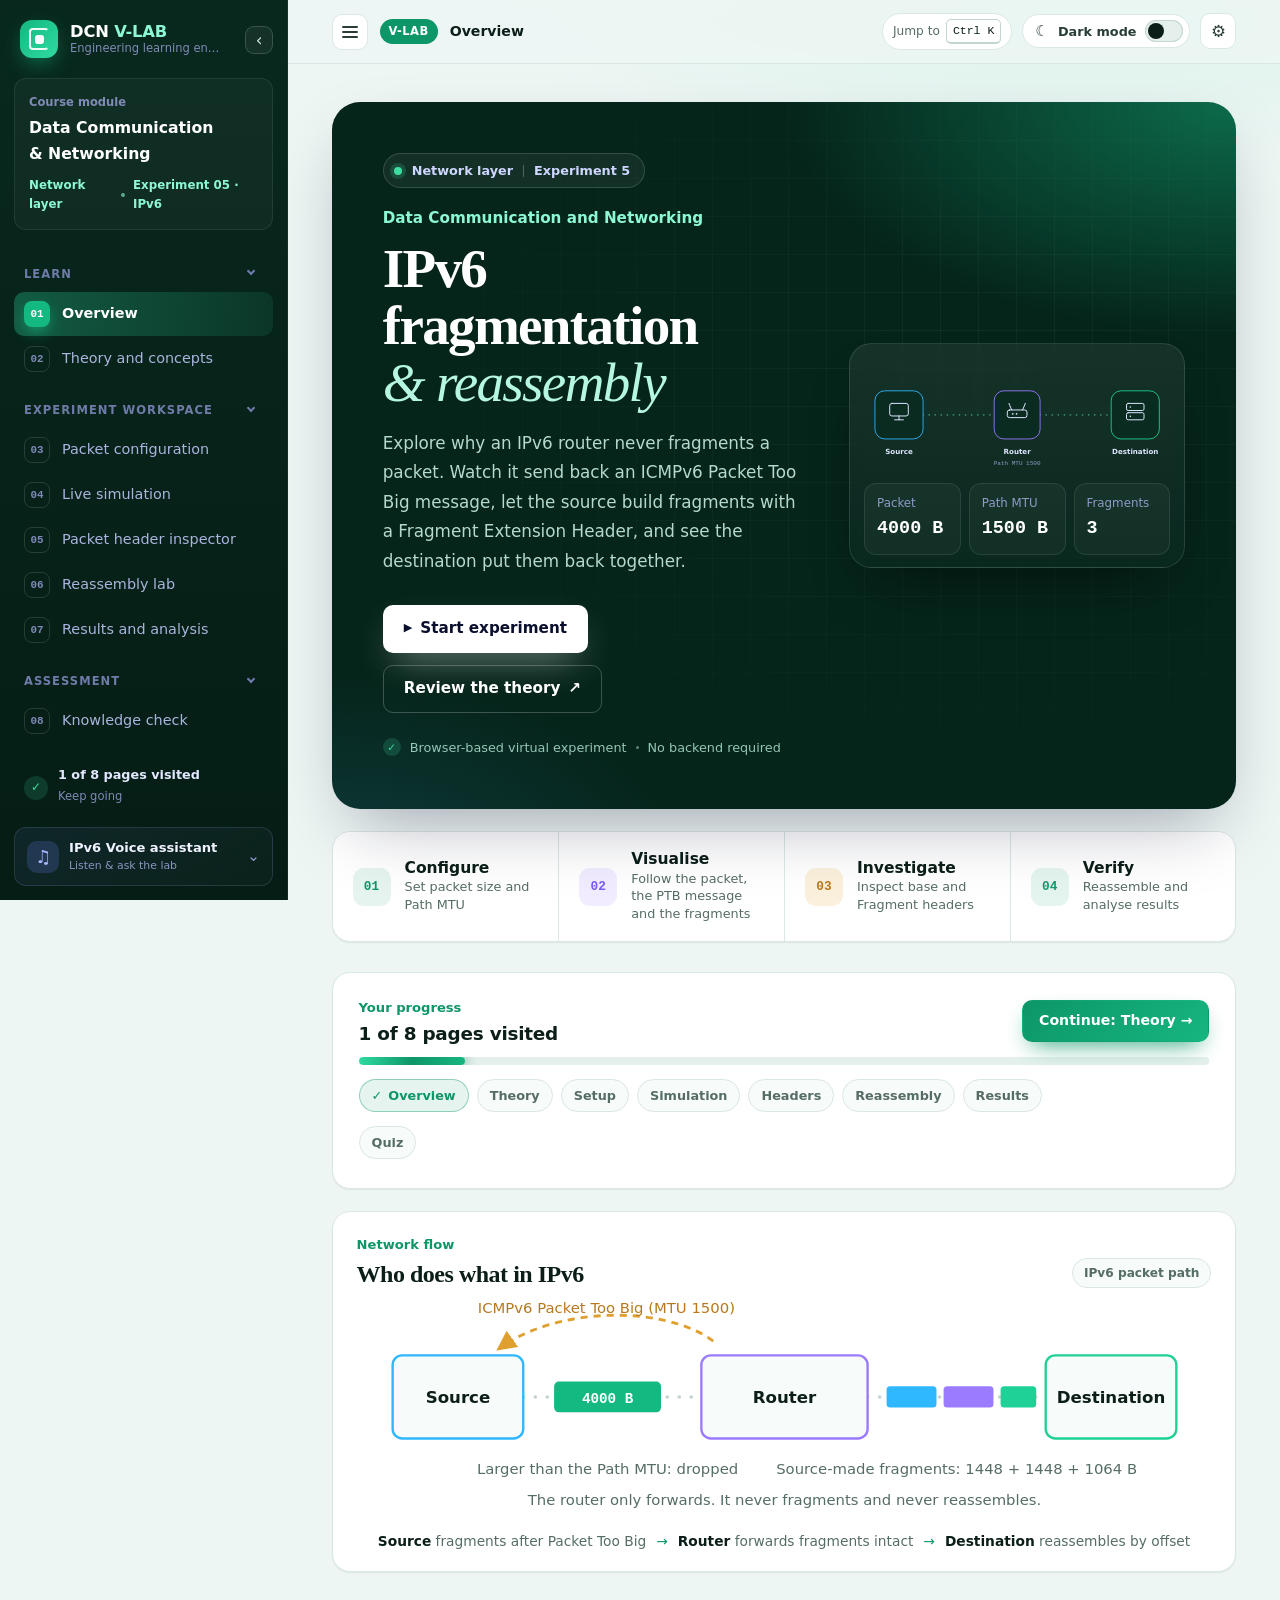
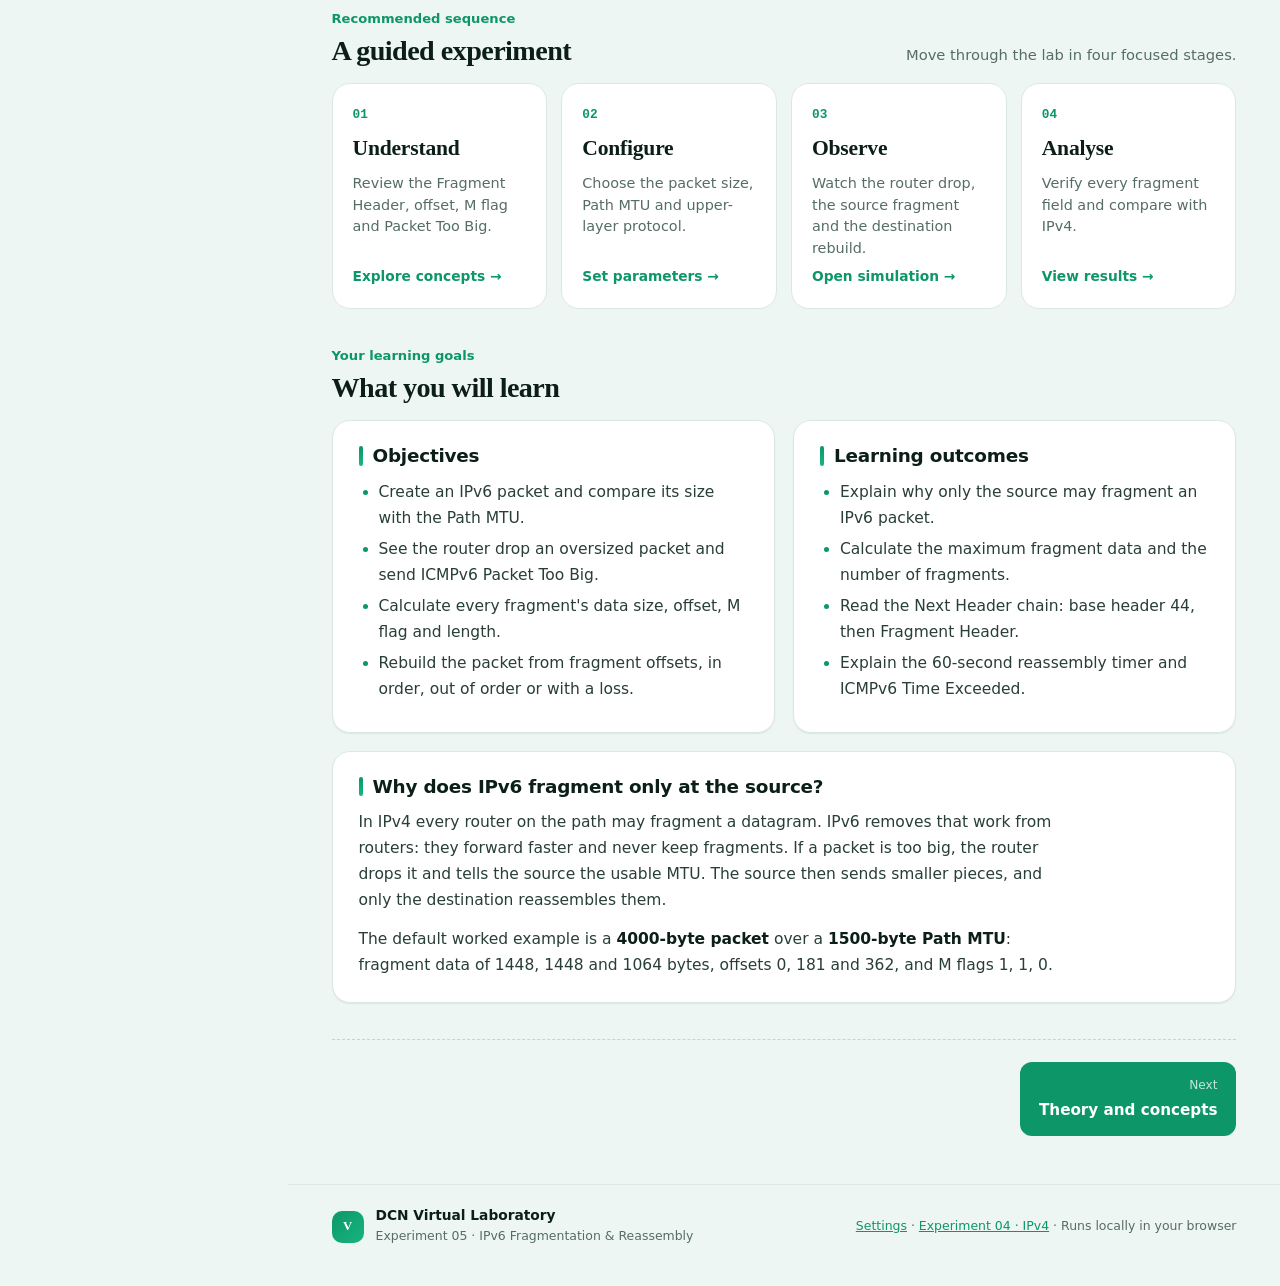
==== commit 4260c3da: "Replace old project with updated DCN Virtual Lab V4.1" ====
--- a/ipv6/index.html
+++ b/ipv6/index.html
@@ -4,20 +4,31 @@
 <meta charset="utf-8">
 <meta name="viewport" content="width=device-width, initial-scale=1">
 <title>IPv6 Overview | DCN Virtual Laboratory</title>
-<meta name="theme-color" content="#0b1030">
+<meta name="theme-color" content="#06231e">
 <meta name="description" content="Experiment 05: IPv6 fragmentation and reassembly virtual laboratory (DCN V-Lab).">
 <script>
   (function () {
+    var d = document.documentElement;
     try {
-      var savedTheme = localStorage.getItem('dcn-vlab-theme');
-      document.documentElement.setAttribute('data-theme', savedTheme === 'dark' ? 'dark' : 'light');
-    } catch (error) {
-      document.documentElement.setAttribute('data-theme', 'light');
+      var s = JSON.parse(localStorage.getItem('dcn-vlab-ipv6-settings-v1') || '{}');
+      var t = s.theme || localStorage.getItem('dcn-vlab-theme') || 'light';
+      if (t === 'system') t = window.matchMedia && window.matchMedia('(prefers-color-scheme: dark)').matches ? 'dark' : 'light';
+      d.setAttribute('data-theme', t === 'dark' ? 'dark' : 'light');
+      d.setAttribute('data-accent', s.accent || 'green');
+      d.setAttribute('data-text', s.text || 'medium');
+      d.setAttribute('data-contrast', s.contrast || 'normal');
+      var m = s.motion || 'system';
+      d.setAttribute('data-motion', m === 'on' || (m === 'system' && window.matchMedia && window.matchMedia('(prefers-reduced-motion: reduce)').matches) ? 'reduce' : 'full');
+      d.setAttribute('data-sidebar', s.sidebar || 'expanded');
+    } catch (e) {
+      d.setAttribute('data-theme', 'light'); d.setAttribute('data-accent', 'green'); d.setAttribute('data-sidebar', 'expanded');
     }
   }());
 </script>
 <link rel="stylesheet" href="css/lab.css">
 <link rel="stylesheet" href="css/v6.css">
+<link rel="stylesheet" href="css/theme.css">
+<link rel="stylesheet" href="css/ui.css">
 </head>
 <body data-page="index">
 <a class="skip-link" href="#main">Skip to content</a>
@@ -26,6 +37,8 @@
 <div class="app" id="app">
 
   <nav class="sidebar" id="sidebar" aria-label="Lab sections">
+    <button class="sb-close" id="sb-close" type="button" aria-label="Close menu">×</button>
+    <button class="sb-collapse" id="sb-collapse" type="button" aria-label="Collapse sidebar to icons" aria-expanded="true" title="Collapse sidebar"><span aria-hidden="true">‹</span></button>
     <a class="brand" href="index.html" aria-label="IPv6 experiment overview">
       <span class="brand-mark" aria-hidden="true"><span></span></span>
       <span class="brand-text"><strong>DCN <b>V-LAB</b></strong><small>Engineering learning environment</small></span>
@@ -35,24 +48,26 @@
       <strong>Data Communication<br>&amp; Networking</strong>
       <span class="sidebar-course-meta">Network layer <i></i> Experiment 05 · IPv6</span>
     </div>
-    <ul class="nav-list">
-      <li class="nav-label">Learn</li>
-      <li><a class="nav-btn active" data-index="01" href="index.html" aria-current="page">Overview</a></li>
-      <li><a class="nav-btn" data-index="02" href="theory.html">Theory and concepts</a></li>
-      <li class="nav-label">Experiment workspace</li>
-      <li><a class="nav-btn" data-index="03" href="setup.html">Packet configuration</a></li>
-      <li><a class="nav-btn" data-index="04" href="simulation.html">Live simulation</a></li>
-      <li><a class="nav-btn" data-index="05" href="headers.html">Packet header inspector</a></li>
-      <li><a class="nav-btn" data-index="06" href="reassembly.html">Reassembly lab</a></li>
-      <li><a class="nav-btn" data-index="07" href="results.html">Results and analysis</a></li>
-      <li class="nav-label">Assessment</li>
-      <li><a class="nav-btn" data-index="08" href="quiz.html">Knowledge check</a></li>
-      <li class="nav-label">Other experiment</li>
-      <li><a class="nav-btn nav-btn-ext" data-index="E4" href="../index.html">IPv4 fragmentation lab <span class="nav-external-mark" aria-hidden="true">↗</span></a></li>
+    <ul class="nav-list" id="nav-list">
+      <li class="nav-label nav-group-head" data-group="learn"><button type="button" class="nav-toggle" aria-expanded="true">Learn<span class="chev" aria-hidden="true"></span></button></li>
+      <li data-group="learn"><a class="nav-btn active" data-index="01" href="index.html" title="Overview" aria-current="page">Overview</a></li>
+      <li data-group="learn"><a class="nav-btn" data-index="02" href="theory.html" title="Theory and concepts">Theory and concepts</a></li>
+      <li class="nav-label nav-group-head" data-group="lab"><button type="button" class="nav-toggle" aria-expanded="true">Experiment workspace<span class="chev" aria-hidden="true"></span></button></li>
+      <li data-group="lab"><a class="nav-btn" data-index="03" href="setup.html" title="Packet configuration">Packet configuration</a></li>
+      <li data-group="lab"><a class="nav-btn" data-index="04" href="simulation.html" title="Live simulation">Live simulation</a></li>
+      <li data-group="lab"><a class="nav-btn" data-index="05" href="headers.html" title="Packet header inspector">Packet header inspector</a></li>
+      <li data-group="lab"><a class="nav-btn" data-index="06" href="reassembly.html" title="Reassembly lab">Reassembly lab</a></li>
+      <li data-group="lab"><a class="nav-btn" data-index="07" href="results.html" title="Results and analysis">Results and analysis</a></li>
+      <li class="nav-label nav-group-head" data-group="assess"><button type="button" class="nav-toggle" aria-expanded="true">Assessment<span class="chev" aria-hidden="true"></span></button></li>
+      <li data-group="assess"><a class="nav-btn" data-index="08" href="quiz.html" title="Knowledge check">Knowledge check</a></li>
+      <li class="nav-label nav-group-head" data-group="prefs"><button type="button" class="nav-toggle" aria-expanded="true">Preferences<span class="chev" aria-hidden="true"></span></button></li>
+      <li data-group="prefs"><a class="nav-btn" data-index="09" href="settings.html" title="Settings">Settings</a></li>
+      <li class="nav-label nav-group-head" data-group="other"><button type="button" class="nav-toggle" aria-expanded="true">Other experiment<span class="chev" aria-hidden="true"></span></button></li>
+      <li data-group="other"><a class="nav-btn nav-btn-ext" data-index="E4" href="../index.html" title="IPv4 fragmentation lab">IPv4 fragmentation lab <span class="nav-external-mark" aria-hidden="true">↗</span></a></li>
     </ul>
     <div class="sidebar-foot">
       <span class="sidebar-foot-mark" aria-hidden="true">✓</span>
-      <div><strong>Ready for self-study</strong><small>Runs in a modern browser</small></div>
+      <div><strong id="sb-progress-title">Ready for self-study</strong><small id="sb-progress-sub">Runs in a modern browser</small></div>
     </div>
   </nav>
 
@@ -61,6 +76,7 @@
   <main class="content" id="main" tabindex="-1">
     <header class="portal-header" aria-label="Virtual laboratory header">
       <div class="portal-breadcrumb">
+        <button class="sb-toggle" id="sb-toggle" type="button" aria-controls="sidebar" aria-expanded="true" aria-label="Hide sidebar" title="Hide or show the sidebar (B)"><span class="sb-toggle-bars" aria-hidden="true"></span></button>
         <span class="portal-brand-tag">V-LAB</span>
         <span class="breadcrumb-course">Data Communication &amp; Networking</span>
         <span class="breadcrumb-separator" aria-hidden="true">/</span>
@@ -73,6 +89,7 @@
           <span class="theme-toggle-label">Dark mode</span>
           <span class="theme-toggle-track" aria-hidden="true"><span></span></span>
         </button>
+        <a class="icon-btn" href="settings.html" aria-label="Settings" title="Settings"><span aria-hidden="true">⚙</span></a>
         <div class="portal-status"><span class="portal-status-dot" aria-hidden="true"></span><span>Interactive module</span><i></i><span>Experiment 05</span></div>
       </div>
       <div class="reading-progress" id="reading-progress" aria-hidden="true"><span id="reading-progress-fill"></span></div>
@@ -129,6 +146,15 @@
         <div class="overview-strip-item"><span class="overview-strip-icon">04</span><div><strong>Verify</strong><small>Reassemble and analyse results</small></div></div>
       </div>
 
+      <section class="card progress-card" id="progress-card" aria-labelledby="progress-title">
+        <div class="progress-card-head">
+          <div><span class="section-kicker">Your progress</span><h2 id="progress-title">Start the experiment</h2></div>
+          <a class="btn primary" id="progress-resume" href="setup.html">Start experiment →</a>
+        </div>
+        <progress id="lab-progress" max="8" value="0" aria-label="Pages visited"></progress>
+        <ul class="progress-list" id="progress-list"></ul>
+      </section>
+
       <figure class="home-diagram">
         <div class="figure-heading"><div><span class="figure-kicker">Network flow</span><h2>Who does what in IPv6</h2></div><span class="figure-context">IPv6 packet path</span></div>
         <svg viewBox="0 0 720 190" role="img" aria-label="Source sends a large packet to a router. The router returns ICMPv6 Packet Too Big. The source sends small fragments through the router to the destination.">
@@ -191,10 +217,11 @@
 
     <footer class="portal-footer">
       <div><span class="footer-mark" aria-hidden="true">V</span><div><strong>DCN Virtual Laboratory</strong><small>Experiment 05 · IPv6 Fragmentation &amp; Reassembly</small></div></div>
-      <span class="footer-note"><a href="../index.html">Experiment 04 · IPv4</a> · Runs locally in your browser</span>
+      <span class="footer-note"><a href="settings.html">Settings</a> · <a href="../index.html">Experiment 04 · IPv4</a> · Runs locally in your browser</span>
     </footer>
   </main>
 </div>
+<div class="toast" id="toast" role="status" aria-live="polite" hidden></div>
 <script src="js/model.js"></script>
 <script src="js/shell.js"></script>
 <script src="js/voice.js"></script>
--- a/ipv6/css/v6.css
+++ b/ipv6/css/v6.css
@@ -104,46 +104,6 @@
 .buf-seg.placed { stroke: #fff; stroke-width: 1.4; }
 .hf.addr { min-height: 38px; flex-direction: row; gap: 14px; justify-content: space-between; padding: 6px 16px; }
 
-/* ───────── V3.1 green identity for Experiment 05 ───────── */
-:root {
-  --bg: #f0f7f4; --bg-grad: radial-gradient(1200px 520px at 85% -120px, rgba(20, 184, 140, .13), transparent 60%);
-  --surface-2: #f5faf8; --surface-3: #e6f1ed; --glass: rgba(240, 247, 244, .85);
-  --line: #dbe8e3; --line-strong: #c3d7cf; --ink: #0b1f1a; --ink-2: #27403a; --muted: #5d7770; --faint: #86a098;
-  --accent: #0e9f77; --accent-2: #14b88a; --accent-ink: #ffffff;
-  --accent-soft: rgba(14, 159, 119, .10); --accent-line: rgba(14, 159, 119, .40);
-}
-html[data-theme="dark"] {
-  --bg: #06120f; --bg-grad: radial-gradient(1100px 520px at 85% -140px, rgba(40, 214, 160, .16), transparent 60%);
-  --surface: #0b1a16; --surface-2: #10231e; --surface-3: #16302a; --glass: rgba(6, 18, 15, .8);
-  --line: #1a332c; --line-strong: #27483f; --ink: #e9fbf5; --ink-2: #c3e0d6; --muted: #8fb2a6; --faint: #6b8c80;
-  --accent: #34d3a4; --accent-2: #7cecc6; --accent-ink: #04201a;
-  --accent-soft: rgba(52, 211, 164, .14); --accent-line: rgba(52, 211, 164, .45);
-}
-.sidebar, html[data-theme="dark"] .sidebar { background: linear-gradient(180deg, #082320 0%, #05171a 100%); }
-.brand-mark { background: linear-gradient(135deg, #12b886, #2dd4a0); box-shadow: 0 8px 22px -6px rgba(18, 184, 134, .7); }
-.brand-text strong b, .sidebar-course-meta, .nav-btn-ext { color: #6ee7c0; }
-.nav-btn.active { background: linear-gradient(90deg, rgba(45, 212, 160, .30), rgba(45, 212, 160, .10)); }
-.nav-btn.active::before { background: #14b88a; box-shadow: 0 6px 16px -4px rgba(20, 184, 138, .8); }
-.nav-btn:focus-visible { outline-color: #6ee7c0; }
-.hero-home { background: radial-gradient(700px 360px at 100% 0%, rgba(20, 184, 138, .45), transparent 65%), radial-gradient(560px 320px at 0% 110%, rgba(47, 183, 255, .16), transparent 65%), #06231e; }
-.hero-home .meta { color: #6ee7c0; } .hero-home h1 em { color: #a6f0d8; } .hero-home .lead { color: #b3d9ce; } .hero-assurance { color: #8fc2b3; }
-.hs-node rect { fill: #0d2f29; } .hs-wire { stroke: #3a8a78; }
-.topology { border-color: #1b4a40; background: radial-gradient(800px 320px at 50% 0%, rgba(20, 184, 138, .22), transparent 70%), #06201c; }
-#sec-simulation[data-sim-state="running"] .topology { border-color: #1fa17f; box-shadow: var(--shadow-3), 0 0 0 1px rgba(45, 212, 160, .35); }
-.node .base { fill: #0b2b25; } .node.active .base { fill: #104038; stroke: #7cf0cb; filter: drop-shadow(0 0 12px rgba(124, 240, 203, .6)); }
-.wire { stroke: #2f7d6c; } .link-label, .cap, .buf-label, .topology figcaption { fill: #8fc2b3; color: #8fc2b3; }
-.buf-bg { stroke: #2f7d6c; }
-.pkt.original rect { fill: #14a37f; } .pkt.original text { fill: #fff; }
-.home-diagram .pk-big { fill: #14a37f; }
-progress::-webkit-progress-value { background: linear-gradient(90deg, #2dd4a0, var(--accent), var(--accent-2)); }
-.video-wrap, .cmdk { background-color: rgba(3, 14, 12, .65); }
-.hf.selected { box-shadow: 0 0 0 2px var(--accent), 0 10px 22px -10px var(--accent); }
-.hf.frag { border-color: rgba(20, 184, 138, .55); background: rgba(20, 184, 138, .12); }
-.hf.frag .name { color: var(--accent); }
-html[data-theme="dark"] .hf.frag .name { color: #6ee7c0; }
-.stage-chip[data-tone="step"] { border-color: var(--accent-line); background: var(--accent-soft); color: var(--accent); }
-.reading-progress span { background: linear-gradient(90deg, #14b88a, #2dd4a0, #2fb7ff); }
-input[type="range"]::-webkit-slider-thumb { border-color: var(--accent); }
 .hf.addr { padding: 6px 4px; flex-direction: column; min-height: 54px; gap: 3px; }
 .hf.addr .val { font-size: .86rem; }
 .hf.addr .name { font-size: .66rem; }
@@ -153,7 +113,6 @@
 .ipv4-hdr { padding: 20px 18px; }
 .hf { min-height: 66px; }
 .bit-ruler { margin-bottom: 10px; padding-bottom: 6px; border-bottom: 1px solid var(--line); }
-
 
 /* IPv6 voice assistant — collapsible sidebar module */
 .v6-voice-panel{margin:14px 12px 18px;position:relative;z-index:5;flex:0 0 auto}
--- a/ipv6/css/theme.css
+++ b/ipv6/css/theme.css
@@ -0,0 +1,65 @@
+/* Experiment 05 (IPv6) colour system. Everything is driven by one hue (--h) so the accent can be changed in Settings. */
+html { --h: 160; }
+html[data-accent="green"]  { --h: 160; }
+html[data-accent="teal"]   { --h: 186; }
+html[data-accent="blue"]   { --h: 221; }
+html[data-accent="violet"] { --h: 262; }
+
+html, html[data-theme="light"] {
+  --bg: hsl(var(--h) 30% 95%); --bg-grad: radial-gradient(1200px 520px at 85% -120px, hsl(var(--h) 80% 45% / .13), transparent 60%);
+  --surface-2: hsl(var(--h) 30% 97.5%); --surface-3: hsl(var(--h) 26% 92%); --glass: hsl(var(--h) 30% 95% / .85);
+  --line: hsl(var(--h) 22% 88%); --line-strong: hsl(var(--h) 20% 80%);
+  --ink: hsl(var(--h) 45% 8%); --ink-2: hsl(var(--h) 22% 20%); --muted: hsl(var(--h) 12% 38%); --faint: hsl(var(--h) 10% 55%);
+  --accent: hsl(var(--h) 84% 32%); --accent-2: hsl(var(--h) 78% 40%); --accent-ink: #ffffff;
+  --accent-soft: hsl(var(--h) 84% 32% / .10); --accent-line: hsl(var(--h) 84% 32% / .40);
+  /* scene colours (always dark) */
+  --d-side-1: hsl(var(--h) 66% 9.5%); --d-side-2: hsl(var(--h) 72% 6.5%); --d-hero: hsl(var(--h) 76% 8%);
+  --d-node: hsl(var(--h) 62% 10.5%); --d-node-on: hsl(var(--h) 55% 16%); --d-line: hsl(var(--h) 42% 33%);
+  --d-text: hsl(var(--h) 28% 66%); --d-bright: hsl(var(--h) 86% 72%); --d-glow: hsl(var(--h) 80% 52%); --d-edge: hsl(var(--h) 55% 19%);
+  --acc-a: hsl(var(--h) 80% 40%); --acc-b: hsl(var(--h) 70% 52%); --acc-c: hsl(var(--h) 88% 76%);
+}
+html[data-theme="dark"] {
+  --bg: hsl(var(--h) 55% 4.5%); --bg-grad: radial-gradient(1100px 520px at 85% -140px, hsl(var(--h) 75% 50% / .16), transparent 60%);
+  --surface: hsl(var(--h) 46% 7.5%); --surface-2: hsl(var(--h) 40% 10%); --surface-3: hsl(var(--h) 38% 14%); --glass: hsl(var(--h) 55% 5% / .8);
+  --line: hsl(var(--h) 38% 15%); --line-strong: hsl(var(--h) 30% 23%);
+  --ink: hsl(var(--h) 60% 95%); --ink-2: hsl(var(--h) 30% 82%); --muted: hsl(var(--h) 18% 66%); --faint: hsl(var(--h) 12% 50%);
+  --accent: hsl(var(--h) 65% 54%); --accent-2: hsl(var(--h) 76% 72%); --accent-ink: hsl(var(--h) 80% 7%);
+  --accent-soft: hsl(var(--h) 65% 54% / .14); --accent-line: hsl(var(--h) 65% 54% / .45);
+}
+
+.sidebar, html[data-theme="dark"] .sidebar { background: linear-gradient(180deg, var(--d-side-1) 0%, var(--d-side-2) 100%); }
+.brand-mark { background: linear-gradient(135deg, var(--acc-a), var(--acc-b)); box-shadow: 0 8px 22px -6px hsl(var(--h) 80% 40% / .7); }
+.brand-text strong b, .sidebar-course-meta, .nav-btn-ext { color: var(--acc-c); }
+.nav-btn.active { background: linear-gradient(90deg, hsl(var(--h) 70% 52% / .30), hsl(var(--h) 70% 52% / .10)); }
+.nav-btn.active::before { background: var(--acc-a); box-shadow: 0 6px 16px -4px hsl(var(--h) 80% 45% / .8); }
+.nav-btn:focus-visible { outline-color: var(--acc-c); }
+.hero-home { background: radial-gradient(700px 360px at 100% 0%, hsl(var(--h) 80% 42% / .45), transparent 65%), radial-gradient(560px 320px at 0% 110%, hsl(calc(var(--h) + 40) 90% 60% / .16), transparent 65%), var(--d-hero); }
+.hero-home .meta { color: var(--acc-c); } .hero-home h1 em { color: hsl(var(--h) 80% 84%); } .hero-home .lead { color: hsl(var(--h) 30% 78%); } .hero-assurance { color: hsl(var(--h) 30% 68%); }
+.hs-node rect { fill: var(--d-node); } .hs-wire { stroke: hsl(var(--h) 40% 40%); }
+.topology { border-color: var(--d-edge); background: radial-gradient(800px 320px at 50% 0%, hsl(var(--h) 80% 42% / .22), transparent 70%), var(--d-hero); }
+#sec-simulation[data-sim-state="running"] .topology { border-color: var(--acc-a); box-shadow: var(--shadow-3), 0 0 0 1px hsl(var(--h) 70% 52% / .35); }
+.node .base { fill: var(--d-node); } .node.active .base { fill: var(--d-node-on); stroke: var(--d-bright); filter: drop-shadow(0 0 12px hsl(var(--h) 85% 70% / .6)); }
+.wire { stroke: var(--d-line); } .link-label, .cap, .buf-label, .topology figcaption { fill: var(--d-text); color: var(--d-text); }
+.buf-bg { stroke: var(--d-line); }
+.pkt.original rect { fill: var(--acc-a); } .pkt.original text { fill: #fff; }
+.home-diagram .pk-big { fill: var(--acc-a); }
+progress::-webkit-progress-value { background: linear-gradient(90deg, var(--acc-b), var(--accent), var(--accent-2)); }
+progress::-moz-progress-bar { background: var(--accent); }
+.cmdk { background-color: hsl(var(--h) 60% 4% / .65); }
+.hf.selected { box-shadow: 0 0 0 2px var(--accent), 0 10px 22px -10px var(--accent); }
+.hf.frag { border-color: hsl(var(--h) 70% 45% / .55); background: hsl(var(--h) 70% 45% / .12); }
+.hf.frag .name { color: var(--accent); }
+html[data-theme="dark"] .hf.frag .name { color: var(--acc-c); }
+.stage-chip[data-tone="step"] { border-color: var(--accent-line); background: var(--accent-soft); color: var(--accent); }
+.reading-progress span { background: linear-gradient(90deg, var(--acc-a), var(--acc-b), hsl(calc(var(--h) + 40) 90% 60%)); }
+input[type="range"]::-webkit-slider-thumb { border-color: var(--accent); }
+.pkt.rebuilt rect { fill: var(--acc-b); filter: drop-shadow(0 0 9px var(--acc-b)); }
+
+/* High contrast */
+html[data-contrast="high"] { --line: hsl(var(--h) 20% 62%); --line-strong: hsl(var(--h) 25% 38%); --muted: hsl(var(--h) 25% 22%); --faint: hsl(var(--h) 20% 32%); }
+html[data-contrast="high"][data-theme="dark"] { --line: hsl(var(--h) 25% 45%); --line-strong: hsl(var(--h) 30% 62%); --muted: hsl(var(--h) 25% 84%); --faint: hsl(var(--h) 20% 74%); }
+html[data-contrast="high"] .card, html[data-contrast="high"] .hf, html[data-contrast="high"] .btn { border-width: 1.5px; }
+
+/* Text size */
+html[data-text="small"] { font-size: 14.4px; } html[data-text="large"] { font-size: 18px; }
+html[data-text="small"] body { font-size: 14.4px; } html[data-text="large"] body { font-size: 17.6px; }
--- a/ipv6/css/ui.css
+++ b/ipv6/css/ui.css
@@ -0,0 +1,148 @@
+/* Experiment 05 (IPv6): sidebar modes, Settings page, progress, toasts and other UI additions. */
+
+/* ───────── Sidebar controls ───────── */
+.sidebar { position: sticky; }
+.sb-collapse, .sb-close { position: absolute; z-index: 3; display: grid; width: 28px; height: 28px; place-items: center; padding: 0; border: 1px solid rgba(255, 255, 255, .16); border-radius: 9px; background: rgba(255, 255, 255, .05); color: #cfe6dd; font-size: 1.05rem; line-height: 1; cursor: pointer; transition: background .18s, border-color .18s, transform .18s var(--ease); }
+.sb-collapse:hover, .sb-close:hover { background: rgba(255, 255, 255, .14); border-color: rgba(255, 255, 255, .34); }
+.sb-collapse:focus-visible, .sb-close:focus-visible { outline: 2px solid var(--acc-c); outline-offset: 2px; }
+.sb-collapse { top: 26px; right: 14px; }
+.sb-close { display: none; top: 14px; right: 12px; font-size: 1.3rem; }
+.sidebar .brand { padding-right: 38px; }
+
+.nav-list .nav-label.nav-group-head { margin: 16px 6px 4px 10px; }
+.nav-toggle { display: flex; width: 100%; align-items: center; justify-content: space-between; gap: 8px; padding: 4px 6px 4px 0; border: 0; border-radius: 6px; background: none; color: inherit; font: inherit; letter-spacing: inherit; text-align: left; cursor: pointer; }
+.nav-toggle:hover { color: #fff; }
+.nav-toggle:focus-visible { outline: 2px solid var(--acc-c); outline-offset: 2px; }
+.nav-toggle .chev { width: 18px; height: 18px; flex: none; position: relative; }
+.nav-toggle .chev::before { content: ""; position: absolute; left: 5px; top: 3px; width: 6px; height: 6px; border-right: 2px solid currentColor; border-bottom: 2px solid currentColor; transform: rotate(45deg); transition: transform .22s var(--ease); }
+.nav-group-head.is-closed .chev::before { transform: rotate(-45deg); top: 5px; }
+.nav-list li[hidden] { display: none; }
+.nav-btn.visited::after { content: ""; width: 6px; height: 6px; margin-left: auto; border-radius: 50%; background: var(--acc-b); box-shadow: 0 0 8px var(--acc-b); }
+.nav-btn.active::after { display: none; }
+body.hide-course .sidebar-course { display: none; }
+body.hide-voice #v6-voice-panel { display: none; }
+
+/* Header: sidebar toggle + settings button */
+.sb-toggle, .icon-btn { display: inline-grid; width: 36px; height: 36px; flex: none; place-items: center; padding: 0; border: 1px solid var(--line); border-radius: 10px; background: var(--surface); color: var(--ink-2); font-size: 1.05rem; text-decoration: none; cursor: pointer; transition: border-color .18s, background .18s, transform .18s var(--ease); }
+.sb-toggle:hover, .icon-btn:hover { border-color: var(--accent-line); background: var(--accent-soft); color: var(--accent); }
+.sb-toggle:focus-visible, .icon-btn:focus-visible { outline: 2px solid var(--accent); outline-offset: 2px; }
+.sb-toggle-bars { display: block; width: 16px; height: 2px; border-radius: 2px; background: currentColor; box-shadow: 0 5px 0 currentColor, 0 -5px 0 currentColor; }
+.portal-breadcrumb { gap: 12px; }
+.icon-btn:hover span { display: inline-block; transform: rotate(60deg); transition: transform .35s var(--ease); }
+
+/* Desktop sidebar modes */
+@media (min-width: 1021px) {
+  .app { transition: grid-template-columns .28s var(--ease); }
+  html[data-sidebar="compact"] { --sidebar-w: 78px; }
+  html[data-sidebar="hidden"] { --sidebar-w: 0px; }
+  html[data-sidebar="hidden"] .sidebar { visibility: hidden; padding-left: 0; padding-right: 0; border-right: 0; overflow: hidden; }
+  html[data-sidebar="compact"] .sidebar { padding-left: 10px; padding-right: 10px; }
+  html[data-sidebar="compact"] .brand { justify-content: center; padding: 0 0 4px; }
+  html[data-sidebar="compact"] .brand-text, html[data-sidebar="compact"] .sidebar-course, html[data-sidebar="compact"] .sidebar-foot,
+  html[data-sidebar="compact"] #v6-voice-panel, html[data-sidebar="compact"] .nav-external-mark { display: none !important; }
+  html[data-sidebar="compact"] .sb-collapse { top: auto; right: auto; bottom: 14px; left: 50%; transform: translateX(-50%); }
+  html[data-sidebar="compact"] .nav-list { padding-bottom: 52px; }
+  html[data-sidebar="compact"] .nav-list li[hidden] { display: list-item !important; }
+  html[data-sidebar="compact"] .nav-list .nav-label.nav-group-head { height: 1px; margin: 12px 14px; background: rgba(255, 255, 255, .12); }
+  html[data-sidebar="compact"] .nav-toggle { display: none; }
+  html[data-sidebar="compact"] .nav-btn { justify-content: center; gap: 0; padding: 5px 0; font-size: 0; }
+  html[data-sidebar="compact"] .nav-btn::before { font-size: .72rem; }
+  html[data-sidebar="compact"] .nav-btn.visited::after { position: absolute; top: 4px; right: 12px; margin: 0; }
+}
+@media (max-width: 1020px) {
+  .sb-toggle, .sb-collapse { display: none; }
+  .sb-close { display: grid; }
+}
+
+/* ───────── Toast ───────── */
+.toast { position: fixed; z-index: 120; left: 50%; bottom: 26px; max-width: min(92vw, 420px); padding: 11px 18px; border-radius: 99px; background: var(--ink); color: var(--bg); font-size: .86rem; font-weight: 600; box-shadow: var(--shadow-3); opacity: 0; transform: translate(-50%, 12px); transition: opacity .25s, transform .25s var(--ease); pointer-events: none; }
+.toast.show { opacity: 1; transform: translate(-50%, 0); }
+
+/* ───────── Settings page ───────── */
+.settings-card { padding-bottom: .6rem; }
+.setting-row { display: flex; align-items: center; justify-content: space-between; gap: 24px; padding: 16px 0; border-top: 1px solid var(--line); }
+.settings-card h2 + .setting-row { margin-top: 6px; }
+.setting-text { min-width: 0; flex: 1; }
+.setting-text strong { display: block; color: var(--ink); font-size: .98rem; }
+.setting-text p { max-width: 58ch; margin: 2px 0 0; color: var(--muted); font-size: .84rem; line-height: 1.55; }
+.setting-control { flex: none; }
+.seg { display: inline-flex; padding: 3px; border: 1px solid var(--line); border-radius: 11px; background: var(--surface-2); }
+.seg button { padding: 7px 14px; border: 0; border-radius: 8px; background: transparent; color: var(--ink-2); font-size: .84rem; font-weight: 600; cursor: pointer; transition: background .18s, color .18s; }
+.seg button:hover { color: var(--accent); }
+.seg button[aria-checked="true"] { background: var(--accent); color: var(--accent-ink); box-shadow: 0 6px 14px -6px var(--accent); }
+.seg button:focus-visible, .swatches button:focus-visible { outline: 2px solid var(--accent); outline-offset: 2px; }
+.swatches { display: inline-flex; gap: 10px; }
+.swatches button { width: 32px; height: 32px; padding: 0; border: 3px solid transparent; border-radius: 50%; cursor: pointer; box-shadow: 0 0 0 1px var(--line-strong); transition: transform .18s var(--ease), box-shadow .18s; }
+.swatches button:hover { transform: scale(1.1); }
+.swatches button[aria-checked="true"] { box-shadow: 0 0 0 2px var(--ink), 0 0 0 5px var(--surface); }
+.sw-green { background: hsl(160 70% 42%); } .sw-teal { background: hsl(186 75% 42%); } .sw-blue { background: hsl(221 80% 56%); } .sw-violet { background: hsl(262 70% 60%); }
+.tgl { position: relative; display: inline-block; width: 46px; height: 26px; cursor: pointer; }
+.tgl input { position: absolute; inset: 0; z-index: 1; margin: 0; opacity: 0; cursor: pointer; }
+.tgl-track { position: absolute; inset: 0; border-radius: 99px; background: var(--line-strong); transition: background .2s; }
+.tgl-track::after { content: ""; position: absolute; top: 3px; left: 3px; width: 20px; height: 20px; border-radius: 50%; background: #fff; box-shadow: 0 1px 4px rgba(0, 0, 0, .35); transition: transform .22s var(--ease); }
+.tgl input:checked + .tgl-track { background: var(--accent); }
+.tgl input:checked + .tgl-track::after { transform: translateX(20px); }
+.tgl input:focus-visible + .tgl-track { outline: 2px solid var(--accent); outline-offset: 3px; }
+.num { width: 96px; padding: 8px 10px; font-family: var(--mono); font-weight: 650; text-align: right; }
+.range-inline { display: flex; align-items: center; gap: 12px; min-width: 220px; }
+.range-inline output { min-width: 3ch; color: var(--accent); font-family: var(--mono); font-weight: 700; }
+.btn.danger { border-color: hsl(350 70% 55% / .5); color: hsl(350 70% 48%); }
+.btn.danger:hover { background: hsl(350 80% 55% / .1); }
+label.btn { cursor: pointer; }
+@media (max-width: 720px) { .setting-row { flex-direction: column; align-items: flex-start; gap: 12px; } .range-inline { width: 100%; } }
+
+/* ───────── Overview progress ───────── */
+.progress-card { margin-bottom: 22px; }
+.progress-card-head { display: flex; align-items: center; justify-content: space-between; gap: 16px; margin-bottom: 12px; }
+.progress-card-head h2 { margin: 2px 0 0; }
+.progress-list { display: flex; flex-wrap: wrap; gap: 8px; margin: 14px 0 0; padding: 0; list-style: none; }
+.progress-list li { display: inline-flex; align-items: center; gap: 6px; padding: 5px 12px; border: 1px solid var(--line); border-radius: 99px; background: var(--surface-2); color: var(--muted); font-size: .8rem; font-weight: 600; }
+.progress-list li a { color: inherit; text-decoration: none; }
+.progress-list li.done { border-color: var(--accent-line); background: var(--accent-soft); color: var(--accent); }
+.progress-list li.done::before { content: "✓"; font-weight: 800; }
+
+/* ───────── Presets, chips ───────── */
+.presets { display: flex; flex-wrap: wrap; gap: 6px; margin-top: 10px; }
+.chip { padding: 4px 12px; border: 1px solid var(--line-strong); border-radius: 99px; background: var(--surface); color: var(--ink-2); font-family: var(--mono); font-size: .76rem; font-weight: 600; cursor: pointer; transition: all .18s var(--ease); }
+.chip:hover { border-color: var(--accent); color: var(--accent); transform: translateY(-1px); }
+.chip.is-on { background: var(--accent-soft); border-color: var(--accent); color: var(--accent); }
+
+/* ───────── Simulation additions ───────── */
+.sim-stepper .step { cursor: pointer; }
+.sim-stepper .step:hover .step-name { color: var(--accent); }
+.sim-stepper .step:focus-visible { outline: 2px solid var(--accent); outline-offset: 4px; border-radius: 8px; }
+.gauge-track { fill: rgba(255, 255, 255, .14); }
+.gauge-fill.ok { fill: #2fd39a; } .gauge-fill.bad { fill: #ff5f7a; }
+.gauge-tick { stroke: #fff; stroke-width: 2; }
+.gauge-text { fill: var(--d-text); font-family: var(--mono); font-size: 10.5px; text-anchor: middle; }
+.tray-open { grid-column: 1 / -1; color: var(--accent); font-size: .72rem; font-weight: 700; text-decoration: none; }
+.tray-open:hover { text-decoration: underline; }
+
+/* ───────── Header bytes ───────── */
+.hex-view { display: grid; grid-template-columns: repeat(auto-fill, minmax(46px, 1fr)); gap: 4px; font-family: var(--mono); }
+.hex-byte { display: grid; place-items: center; padding: 6px 0; border: 1px solid var(--line); border-radius: 6px; background: var(--surface-2); color: var(--ink-2); font-size: .82rem; font-weight: 650; transition: all .18s var(--ease); }
+.hex-byte small { color: var(--faint); font-size: .58rem; font-weight: 500; }
+.hex-byte.grp-a { background: hsl(var(--h) 60% 50% / .09); }
+.hex-byte.grp-b { background: hsl(calc(var(--h) + 50) 60% 55% / .10); }
+.hex-byte.frag { background: hsl(calc(var(--h) + 120) 60% 55% / .12); }
+.hex-byte.sel { border-color: var(--accent); background: var(--accent); color: var(--accent-ink); box-shadow: 0 6px 14px -6px var(--accent); }
+.hex-byte.sel small { color: var(--accent-ink); opacity: .8; }
+
+/* ───────── Page entrance ───────── */
+.lab-section.active { animation: pageIn .45s var(--ease) both; }
+@keyframes pageIn { from { opacity: 0; transform: translateY(8px); } to { opacity: 1; transform: none; } }
+
+/* ───────── Reduce motion (Settings) ───────── */
+html[data-motion="reduce"] *, html[data-motion="reduce"] *::before, html[data-motion="reduce"] *::after { animation-duration: .001ms !important; animation-delay: 0s !important; animation-iteration-count: 1 !important; transition-duration: .001ms !important; scroll-behavior: auto !important; }
+html[data-motion="reduce"] .hs-x, html[data-motion="reduce"] .hs-ptb { opacity: 0; }
+html[data-motion="reduce"] .v6-scene .hs-big { opacity: 0; }
+html[data-motion="reduce"] .v6-scene .hs-frag { opacity: 1; transform: translate(322px, var(--dy)); }
+html[data-motion="reduce"] .v6-scene .hs-done { opacity: 1; transform: none; }
+
+/* Polish */
+.sidebar .brand { padding-right: 36px; }
+.brand-text small { overflow: hidden; text-overflow: ellipsis; white-space: nowrap; max-width: 150px; }
+.nav-toggle { font-size: .72rem; font-weight: 600; letter-spacing: .09em; text-transform: uppercase; }
+.hex-view { grid-template-columns: repeat(16, minmax(0, 1fr)); }
+@media (max-width: 900px) { .hex-view { grid-template-columns: repeat(8, minmax(0, 1fr)); } }
+.app.menu-open .menu-toggle { display: none; }
